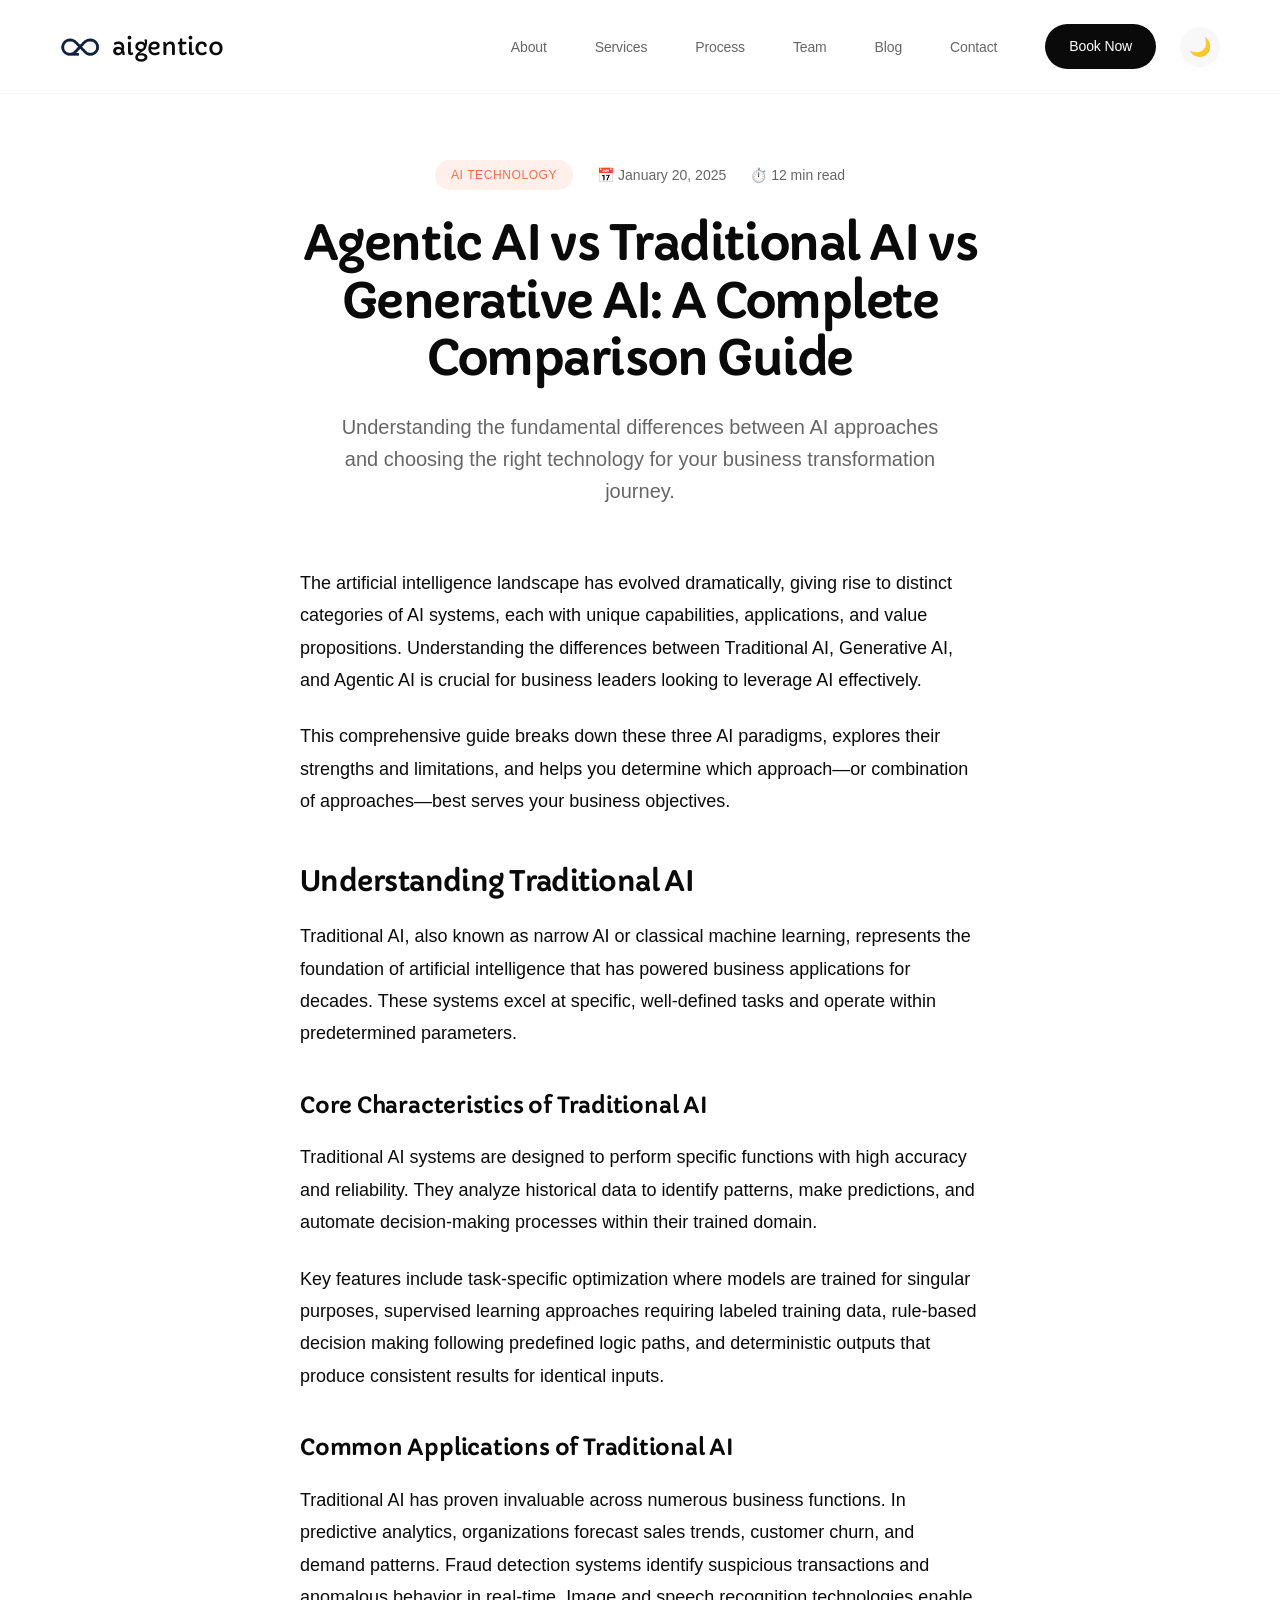
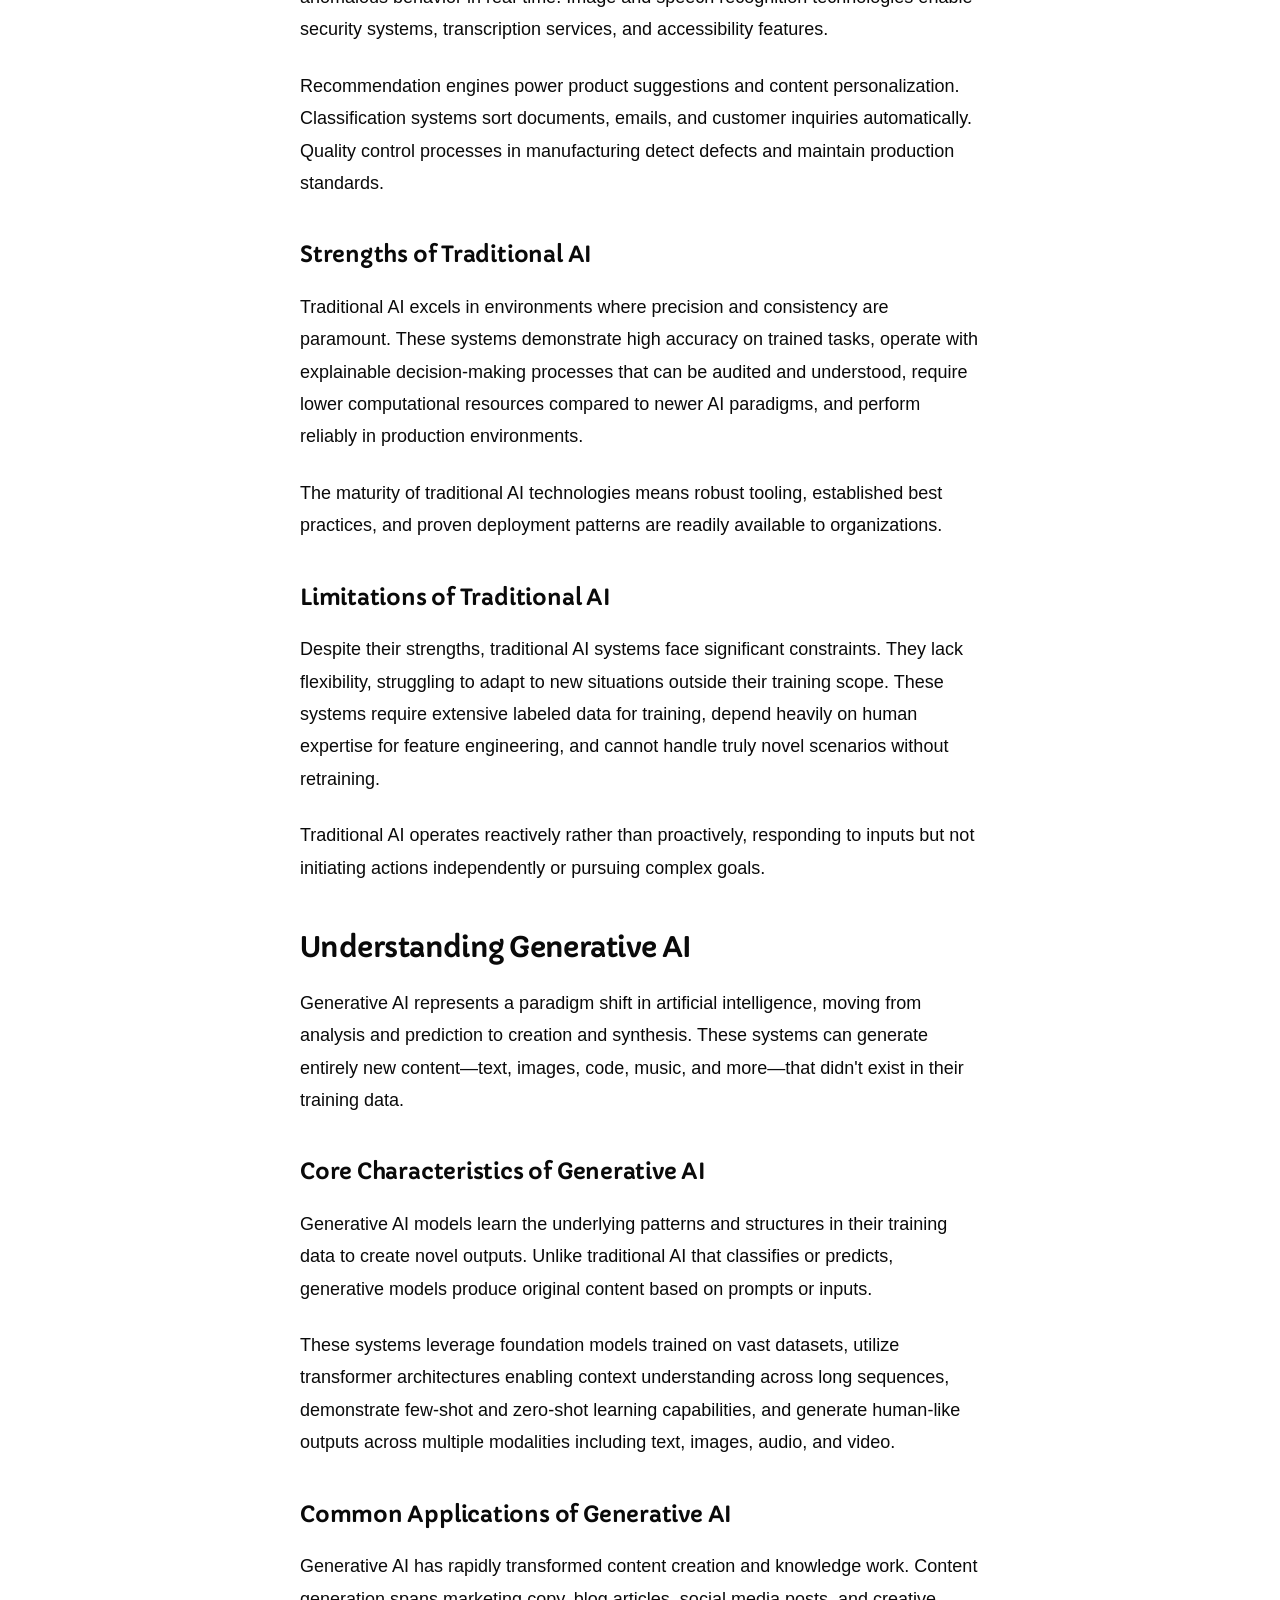
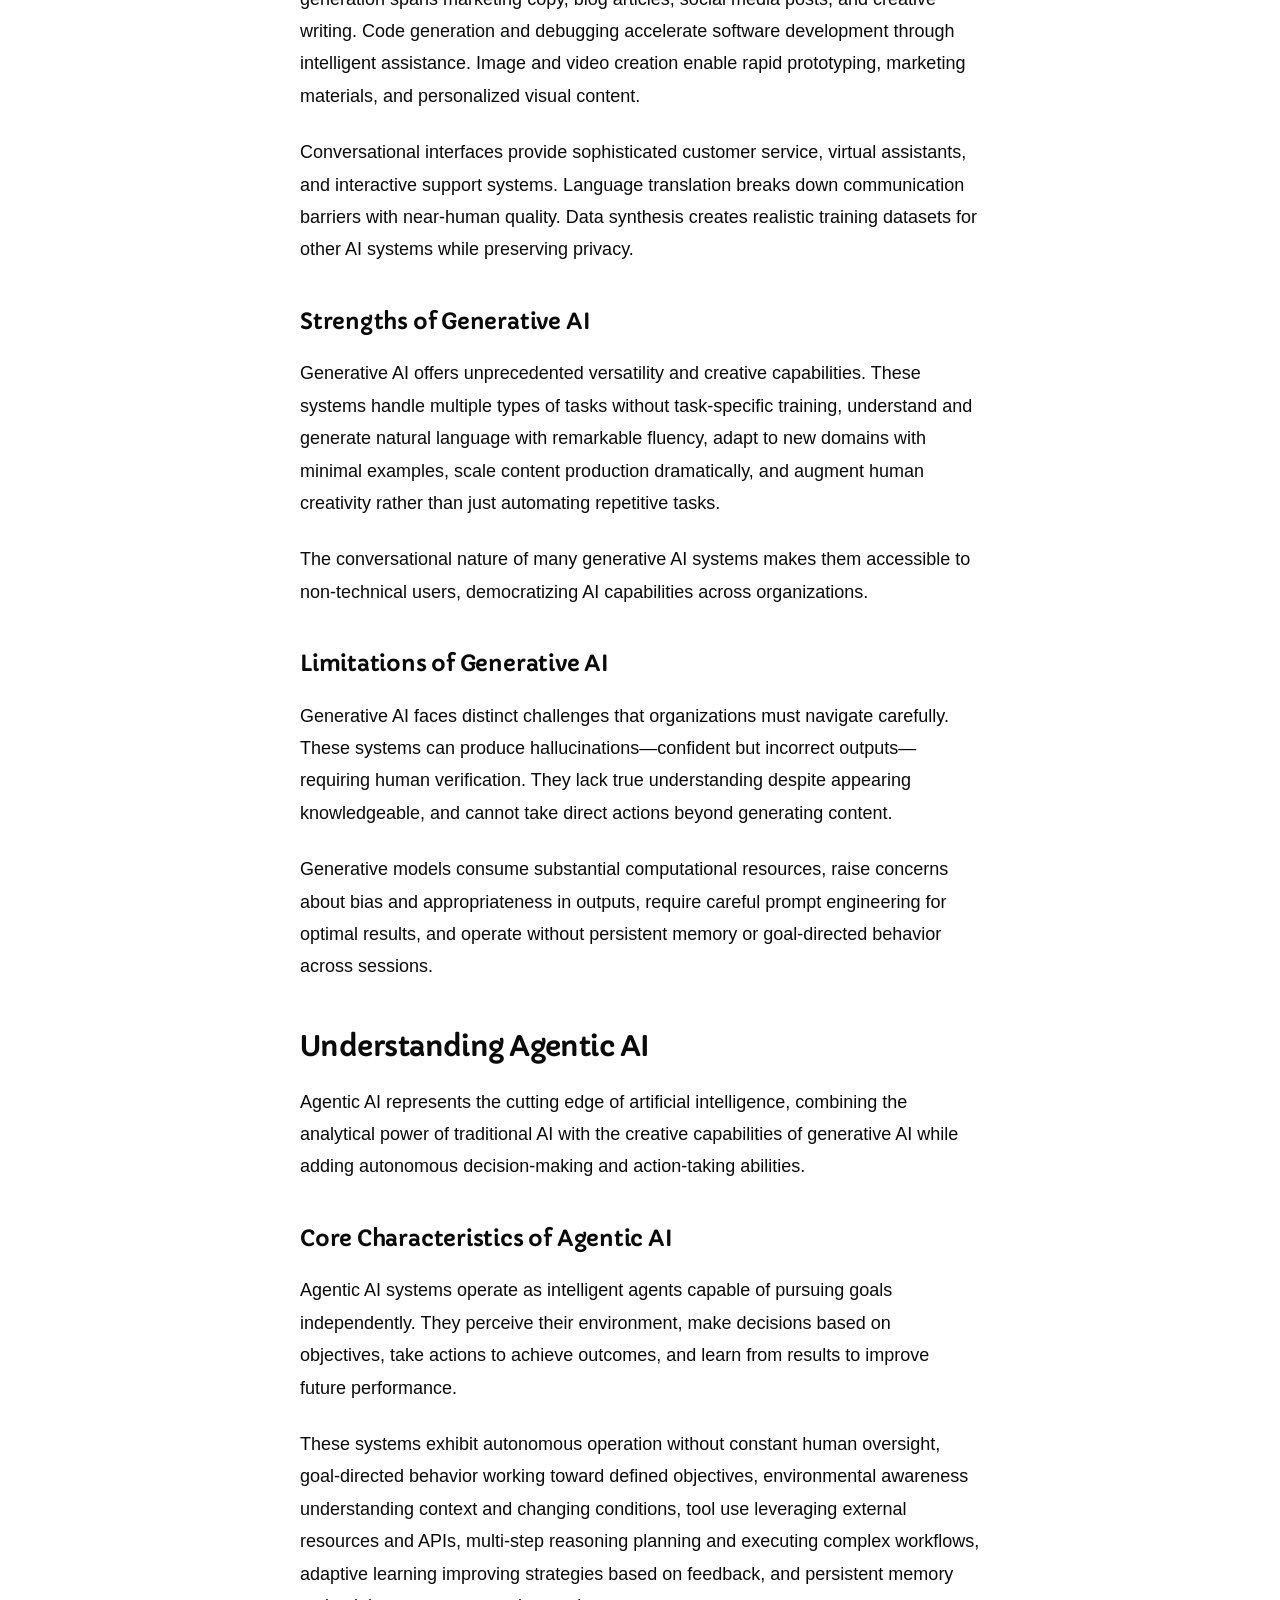
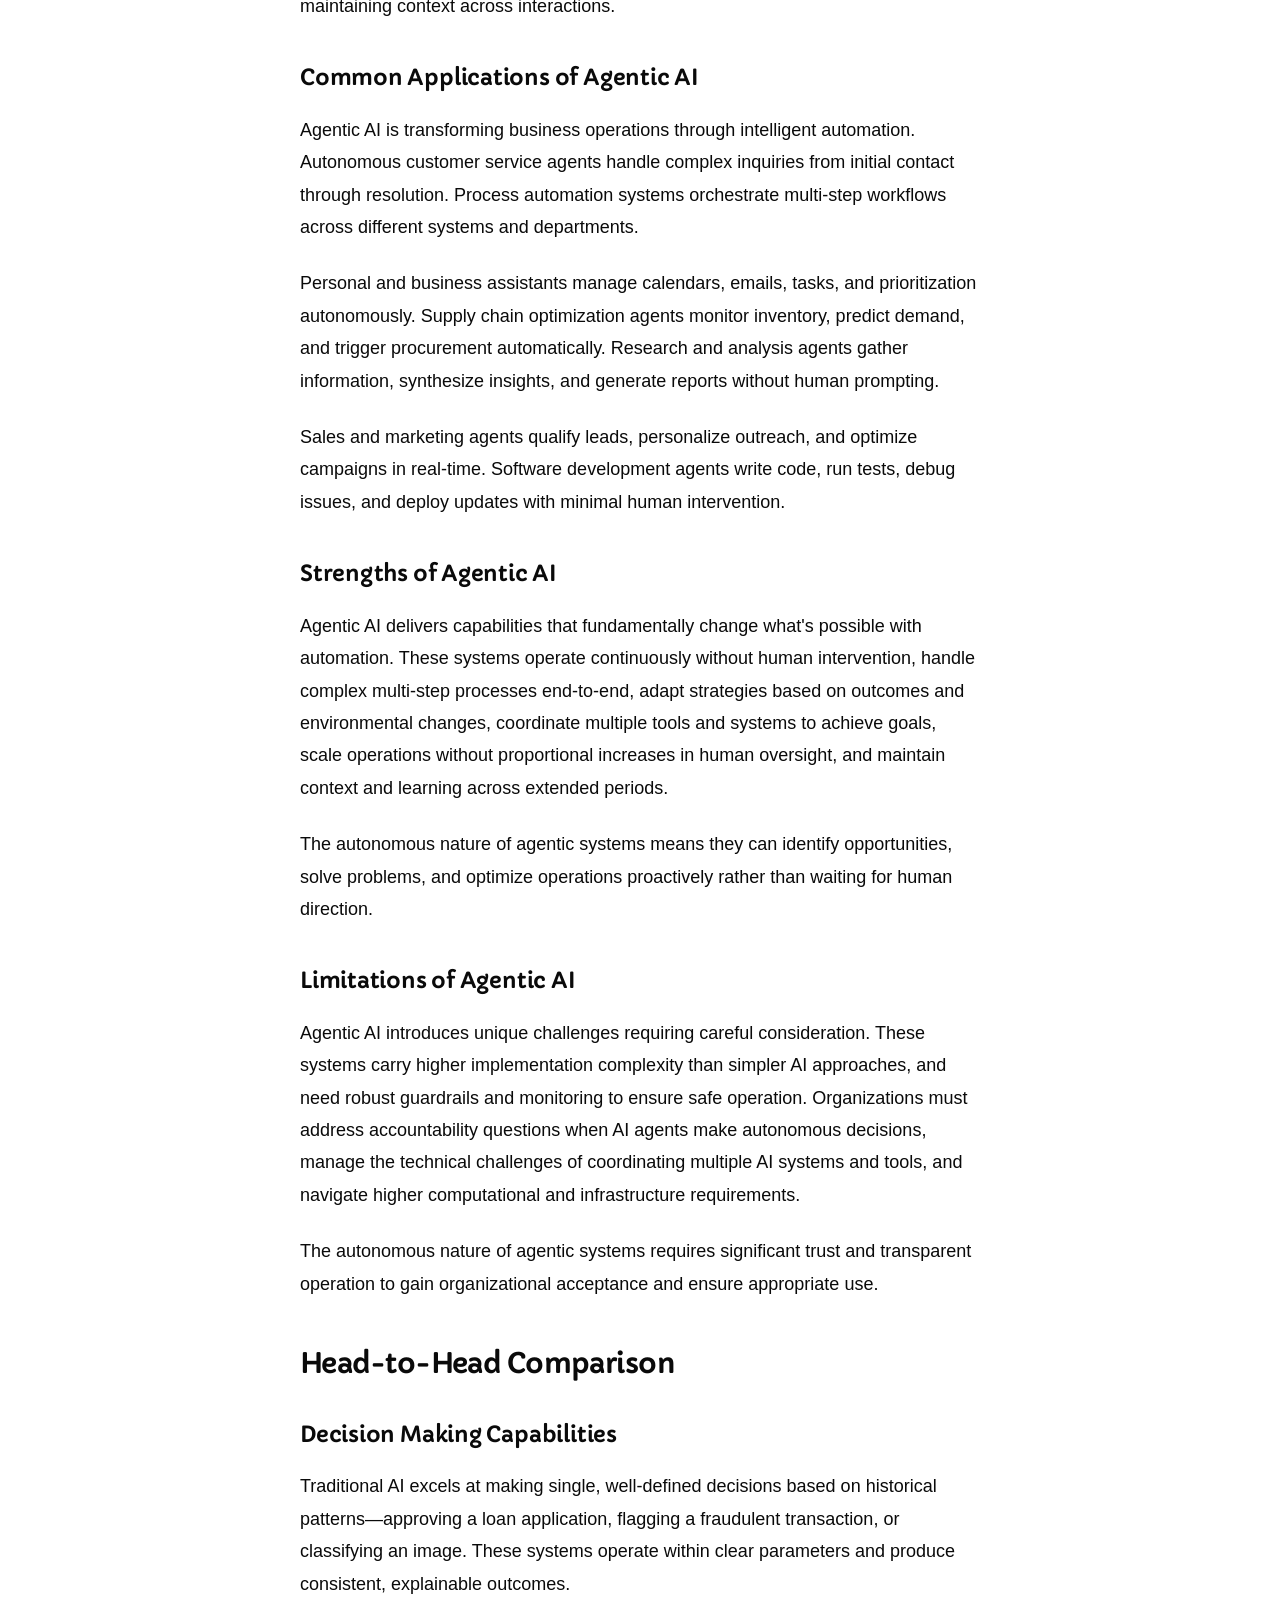
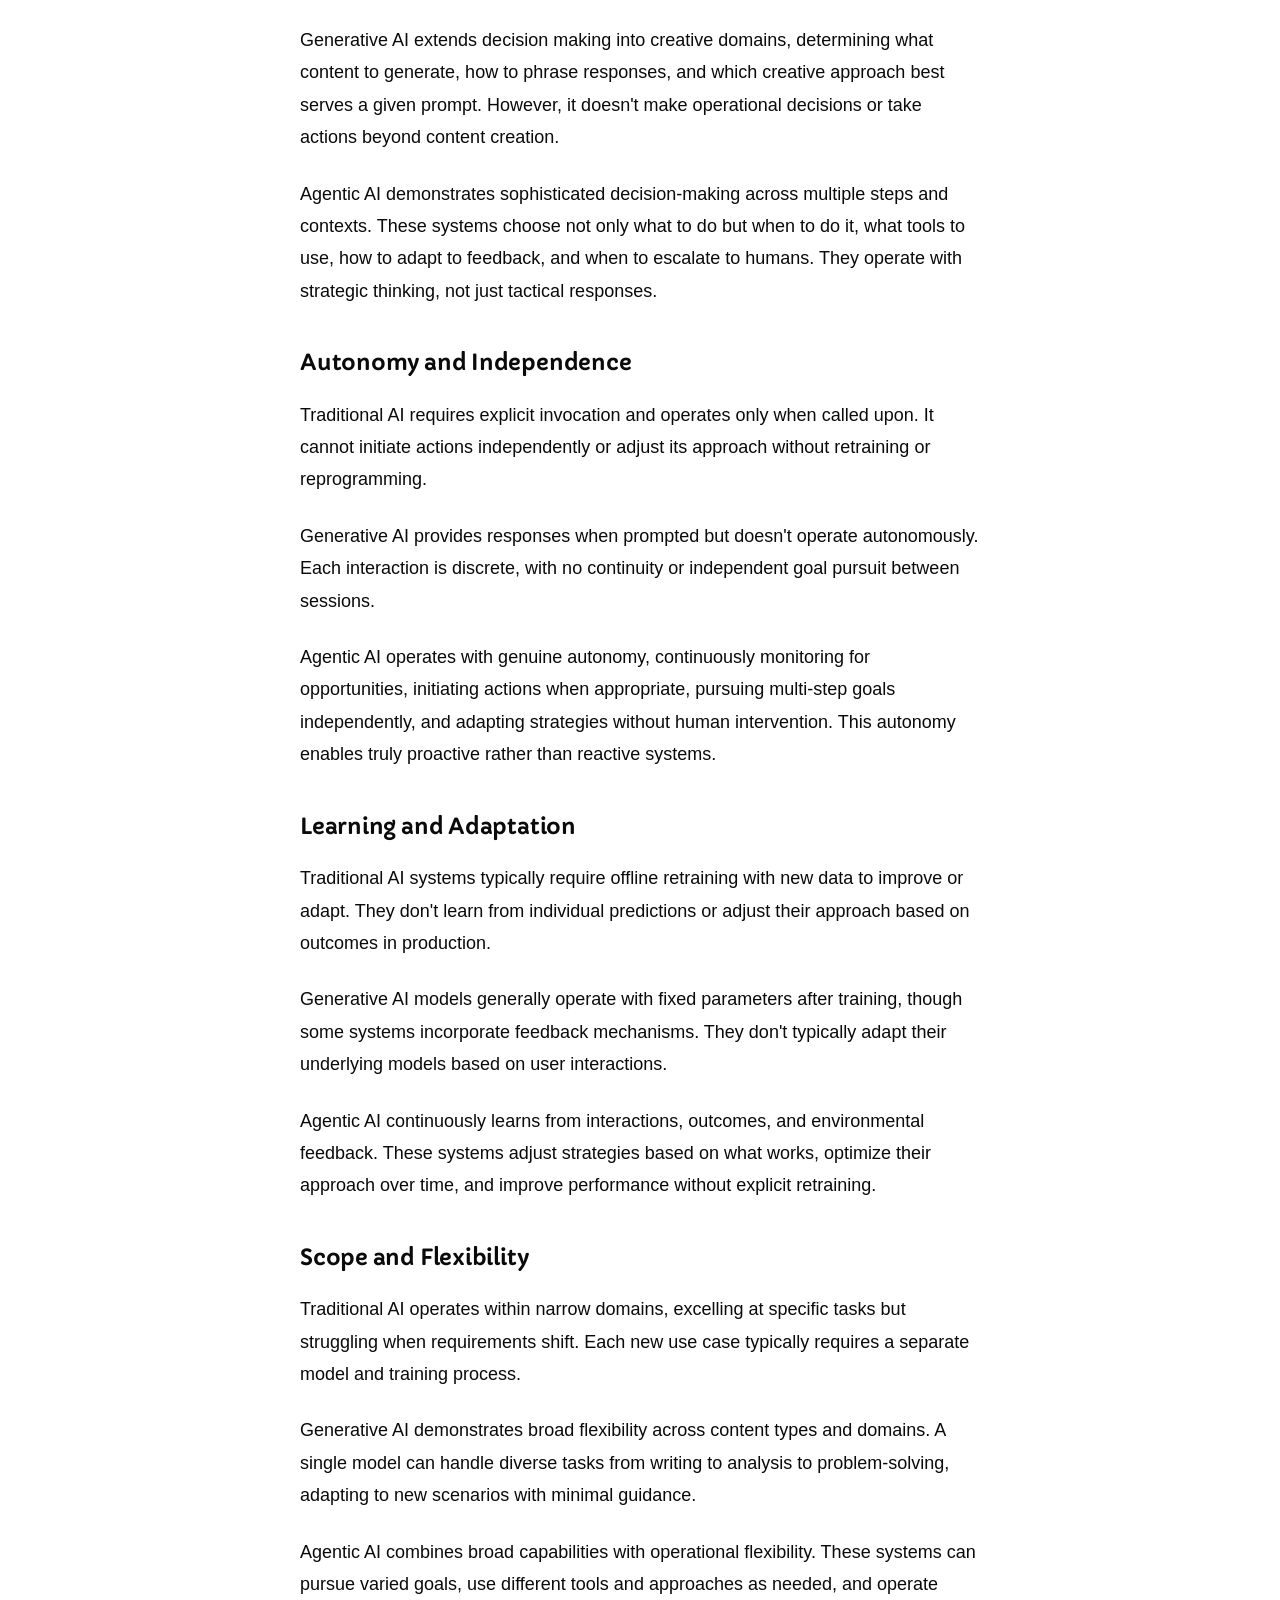
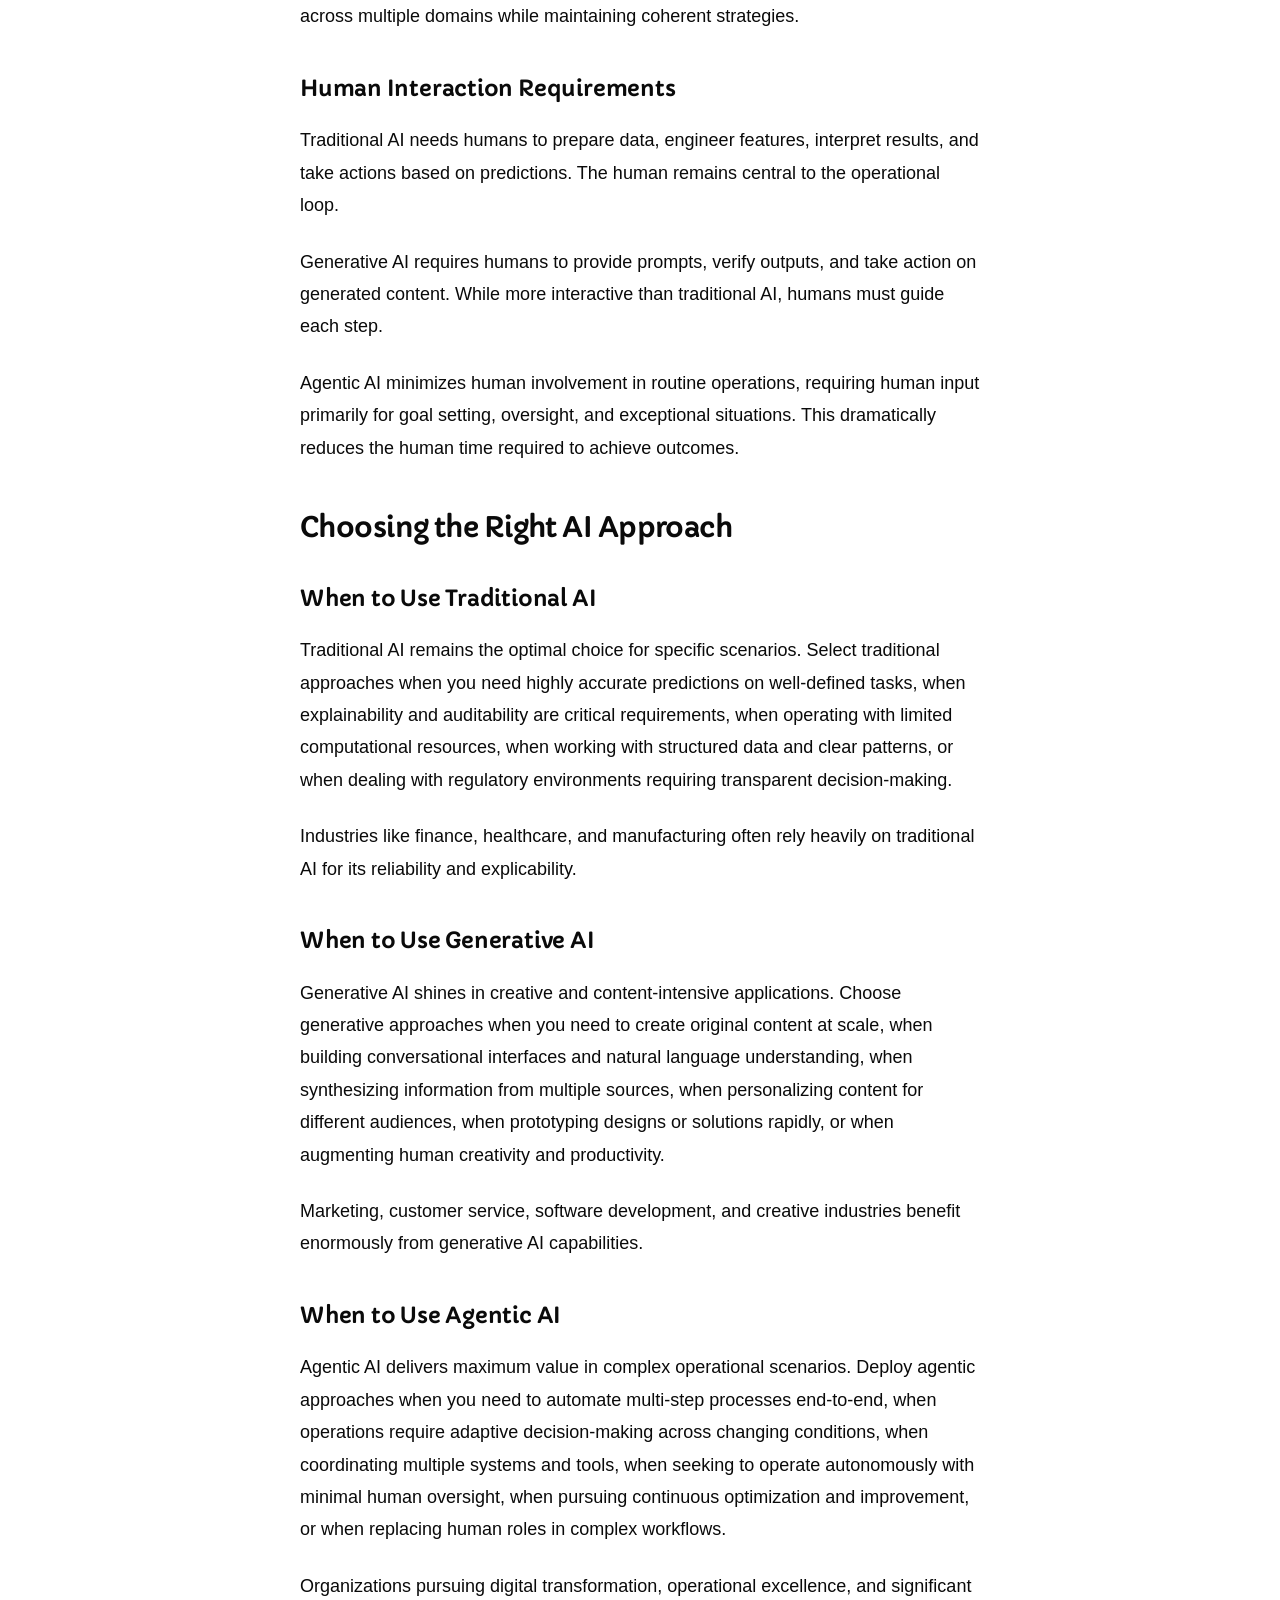
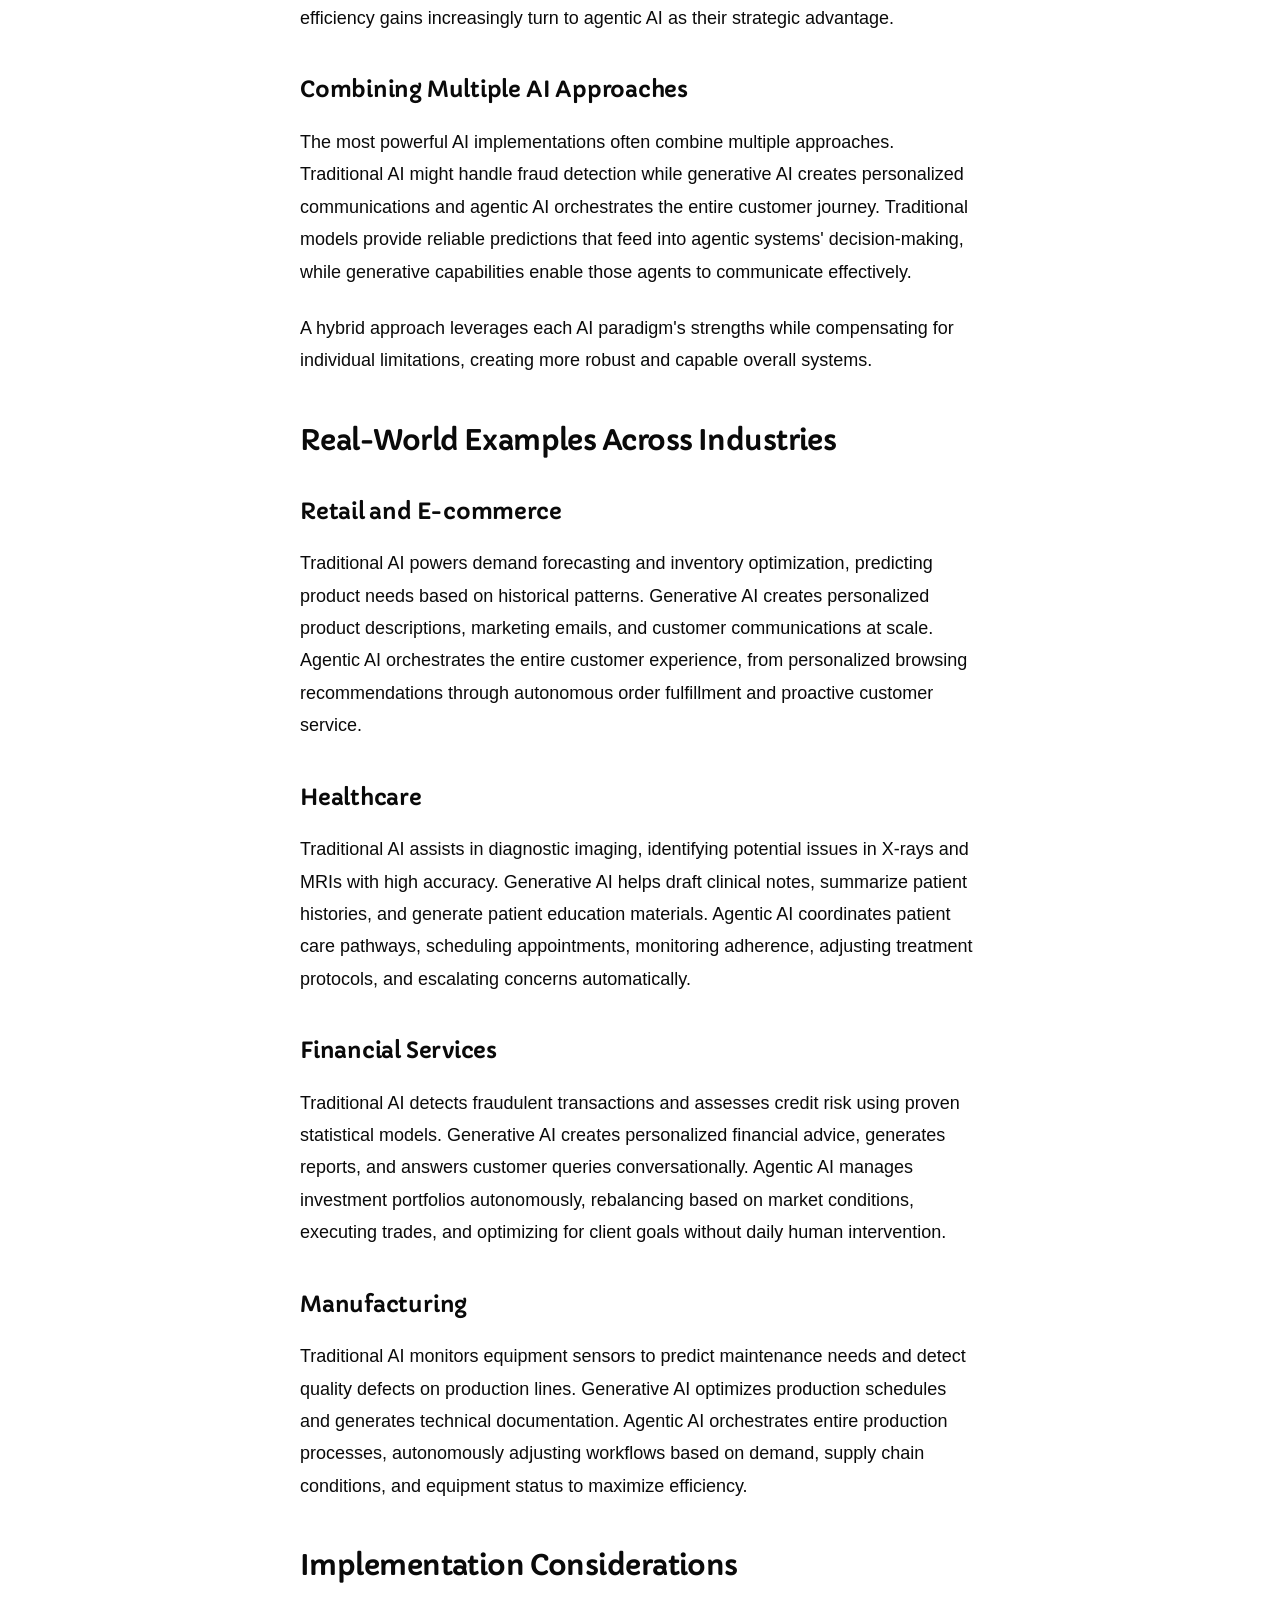
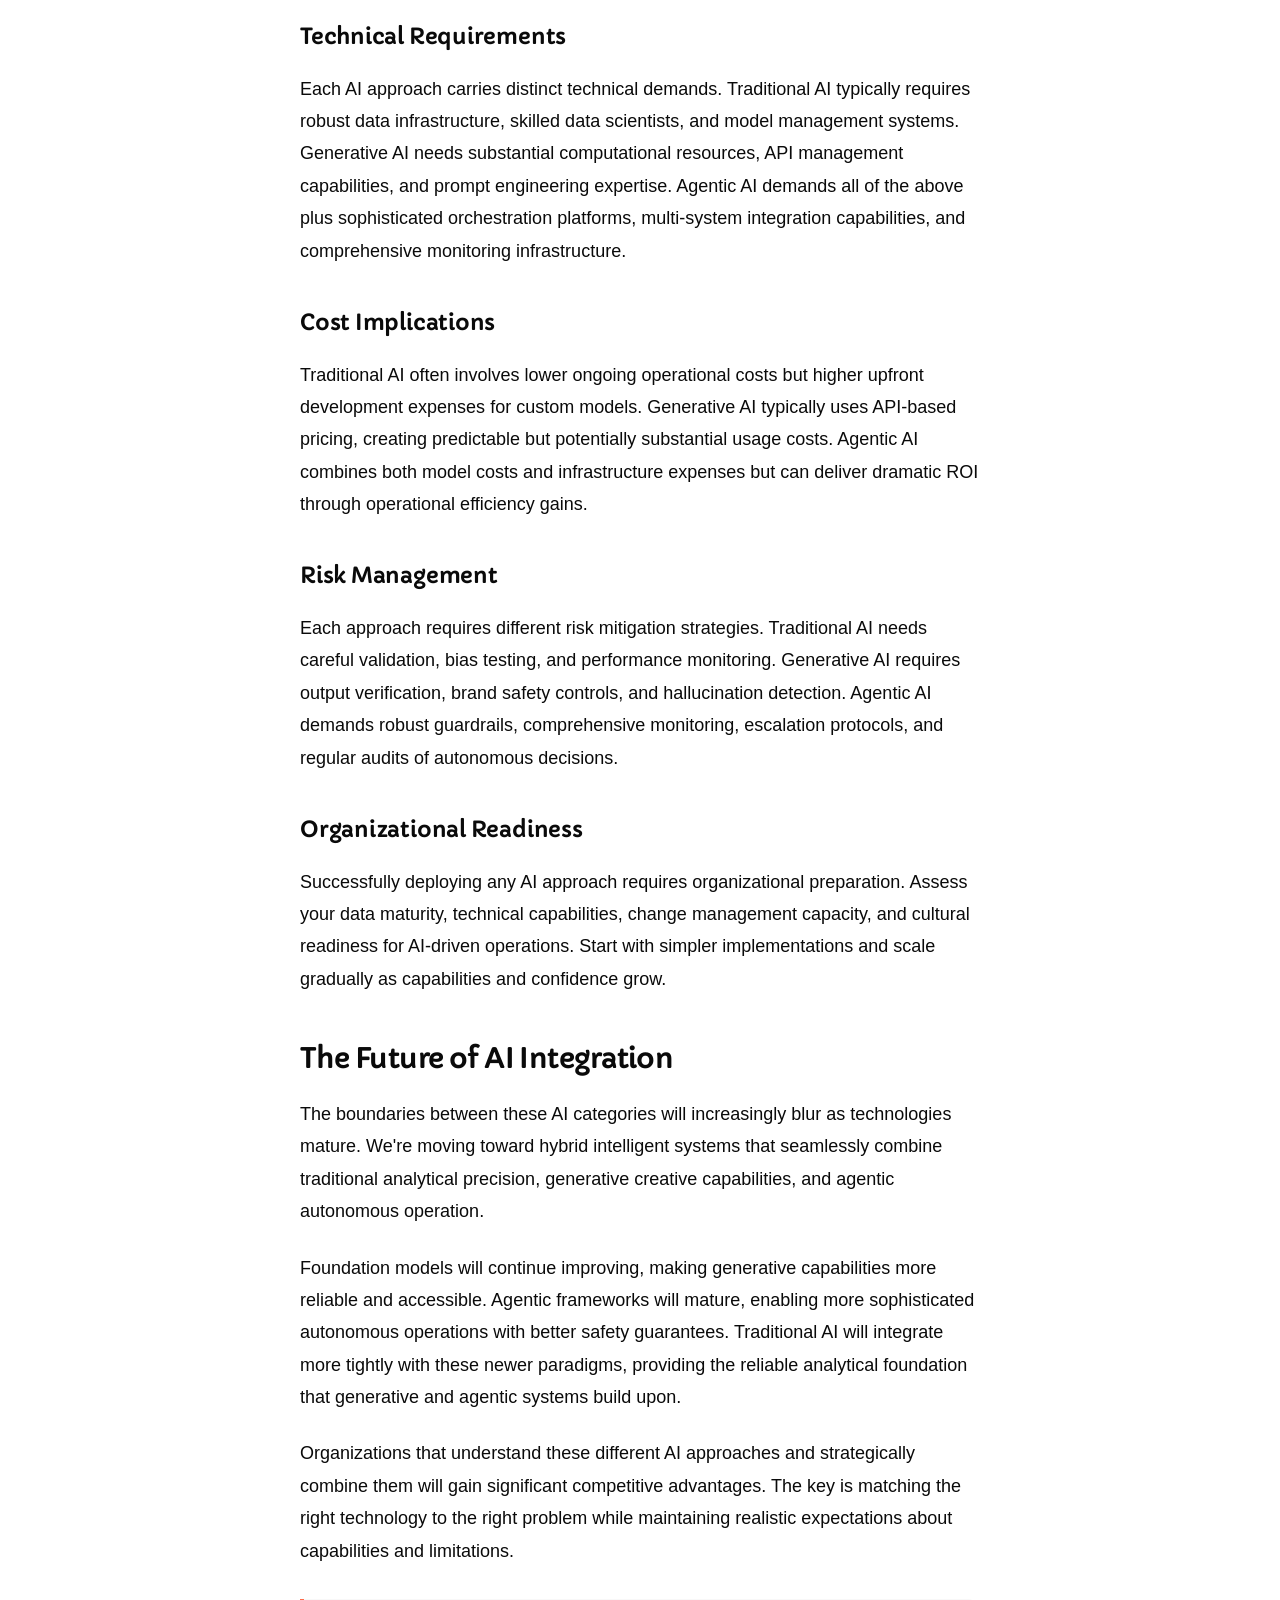
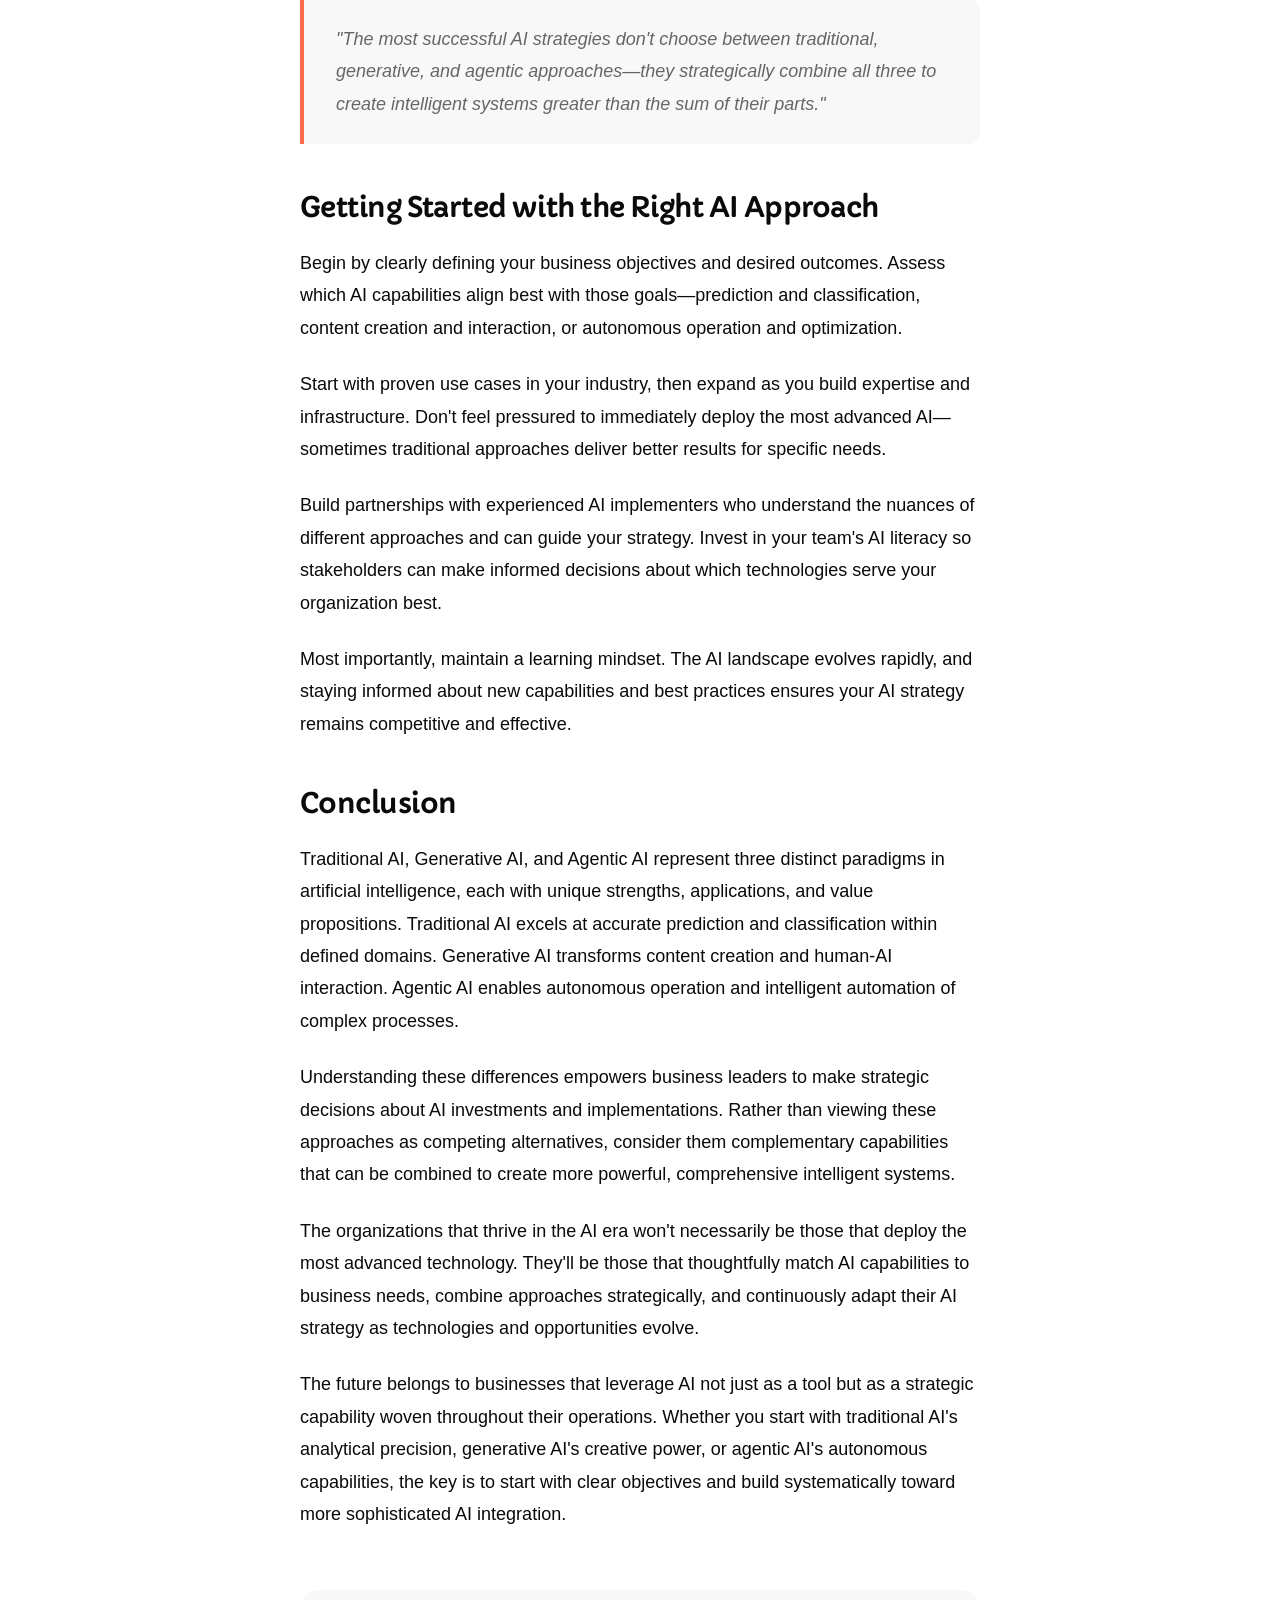
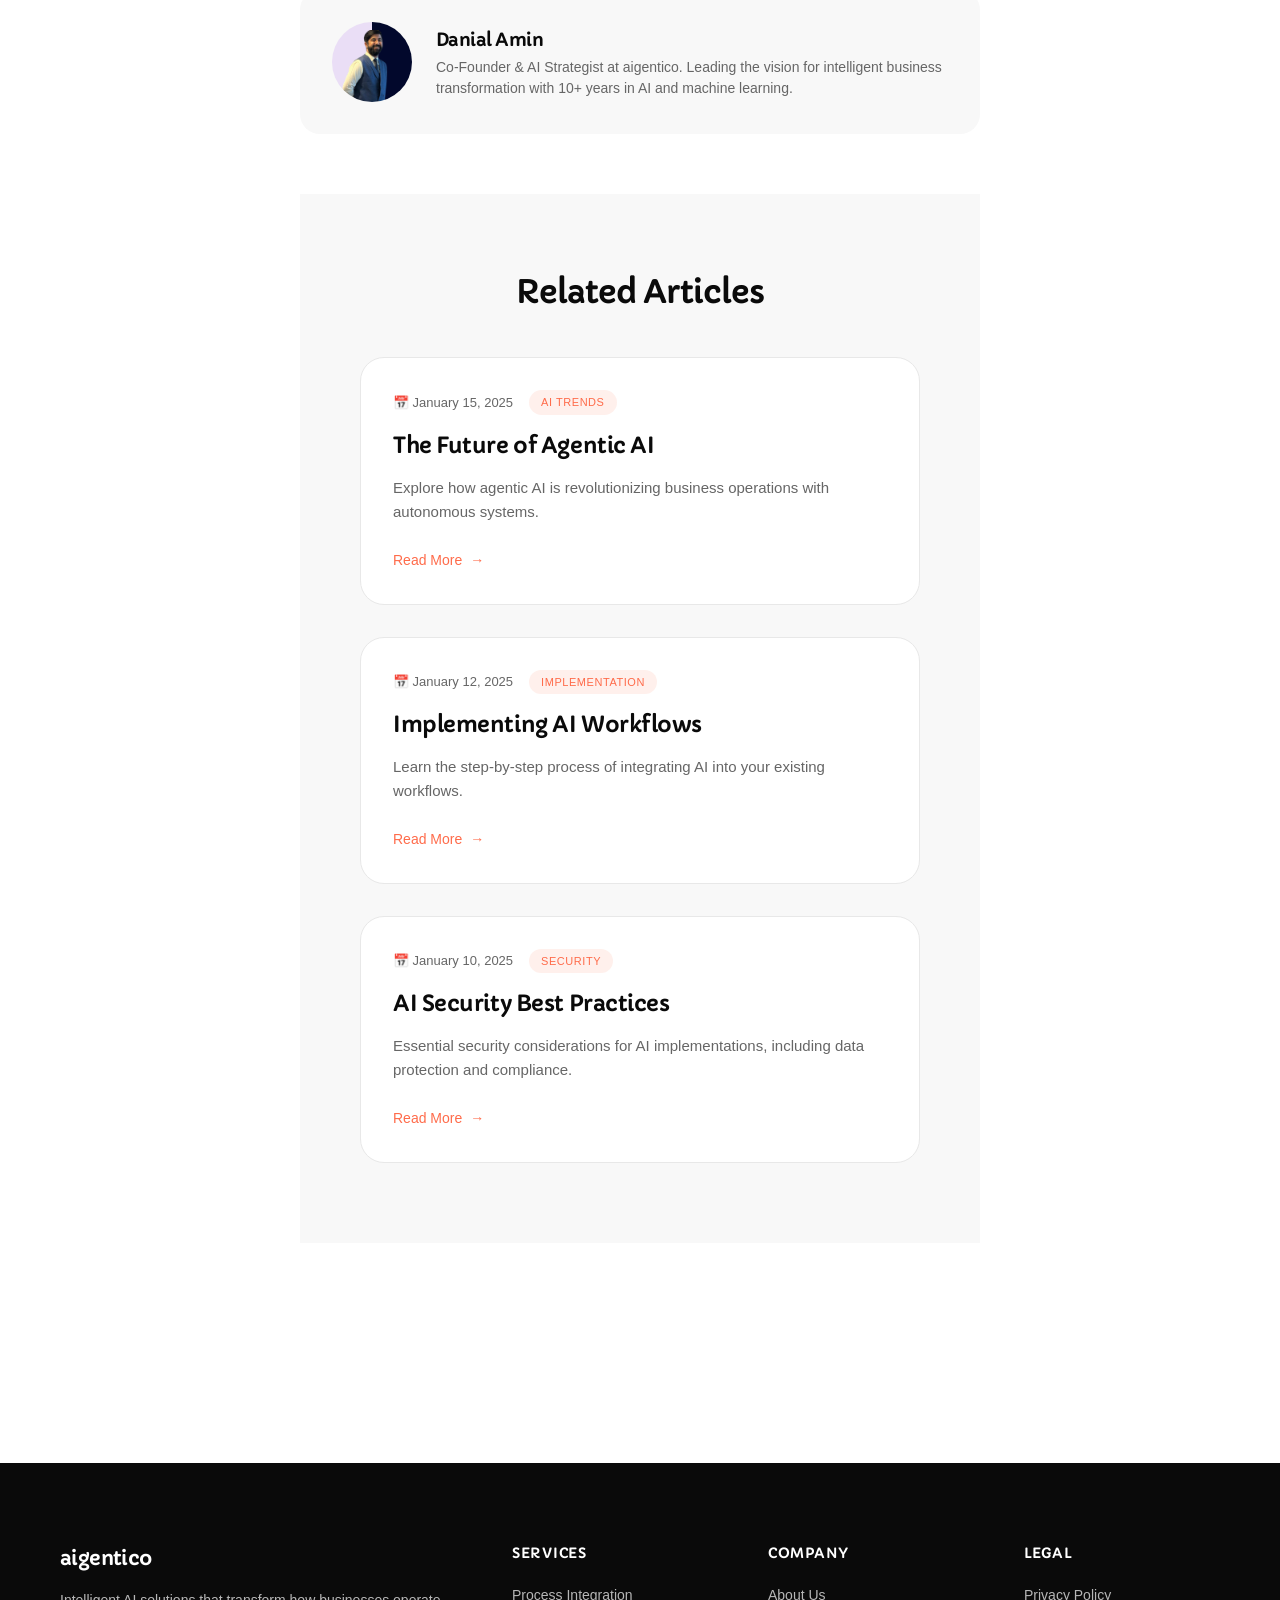
==== blog/posts/agentic-vs-traditional-vs-generative-ai.html @ e3652877 "Add blog post comparing Agentic, Traditional, and Generative AI Introduces a comprehensive article d" ====
<!DOCTYPE html>
<html lang="en">
<head>
    <meta charset="UTF-8">
    <meta name="viewport" content="width=device-width, initial-scale=1.0">
    <title>Agentic AI vs Traditional AI vs Generative AI: A Complete Comparison Guide — aigentico</title>
    <meta name="description" content="Understand the key differences between Agentic AI, Traditional AI, and Generative AI. Learn which approach is right for your business needs with real-world examples and use cases.">
    <meta name="keywords" content="agentic AI, traditional AI, generative AI, AI comparison, machine learning, autonomous AI, AI agents, ChatGPT, AI types, AI technology, business AI, AI implementation">
    <meta name="author" content="Danial Amin">
    
    <!-- Open Graph / Facebook -->
    <meta property="og:type" content="article">
    <meta property="og:url" content="https://aigentico.io/blog/posts/agentic-vs-traditional-vs-generative-ai.html">
    <meta property="og:title" content="Agentic AI vs Traditional AI vs Generative AI: A Complete Comparison Guide">
    <meta property="og:description" content="Understand the key differences between Agentic AI, Traditional AI, and Generative AI. Learn which approach is right for your business needs.">
    <meta property="og:image" content="https://aigentico.io/assets/images/blog/ai-comparison.jpg">
    
    <!-- Twitter -->
    <meta property="twitter:card" content="summary_large_image">
    <meta property="twitter:url" content="https://aigentico.io/blog/posts/agentic-vs-traditional-vs-generative-ai.html">
    <meta property="twitter:title" content="Agentic AI vs Traditional AI vs Generative AI: A Complete Comparison Guide">
    <meta property="twitter:description" content="Understand the key differences between Agentic AI, Traditional AI, and Generative AI. Learn which approach is right for your business needs.">
    <meta property="twitter:image" content="https://aigentico.io/assets/images/blog/ai-comparison.jpg">
    
    <!-- Canonical URL -->
    <link rel="canonical" href="https://aigentico.io/blog/posts/agentic-vs-traditional-vs-generative-ai.html">
    
    <!-- Favicon -->
    <link rel="icon" type="image/x-icon" href="../../assets/images/logo/favicon.ico">
    
    <!-- Fonts -->
    <link rel="preconnect" href="https://fonts.googleapis.com">
    <link rel="preconnect" href="https://fonts.gstatic.com" crossorigin>
    <link href="https://fonts.googleapis.com/css2?family=Capriola&family=Inter:wght@300;400;500;600;700&display=swap" rel="stylesheet">
    
    <!-- Styles -->
    <link rel="stylesheet" href="../../assets/css/style.css">
    <link rel="stylesheet" href="../../assets/css/blog.css">
    
    <!-- Structured Data -->
    <script type="application/ld+json">
    {
        "@context": "https://schema.org",
        "@type": "BlogPosting",
        "headline": "Agentic AI vs Traditional AI vs Generative AI: A Complete Comparison Guide",
        "description": "Understand the key differences between Agentic AI, Traditional AI, and Generative AI. Learn which approach is right for your business needs with real-world examples and use cases.",
        "image": "https://aigentico.io/assets/images/blog/ai-comparison.jpg",
        "author": {
            "@type": "Person",
            "name": "Danial Amin",
            "url": "https://aigentico.io/#team"
        },
        "publisher": {
            "@type": "Organization",
            "name": "aigentico",
            "url": "https://aigentico.io",
            "logo": {
                "@type": "ImageObject",
                "url": "https://aigentico.io/assets/images/logo/logo-light.png"
            }
        },
        "datePublished": "2025-10-29",
        "dateModified": "2025-10-29",
        "mainEntityOfPage": {
            "@type": "WebPage",
            "@id": "https://aigentico.io/blog/posts/agentic-vs-traditional-vs-generative-ai.html"
        },
        "keywords": ["agentic AI", "traditional AI", "generative AI", "AI comparison", "autonomous AI", "AI agents"],
        "articleSection": "AI Technology"
    }
    </script>
    
    <!-- FAQ Schema -->
    <script type="application/ld+json">
    {
        "@context": "https://schema.org",
        "@type": "FAQPage",
        "mainEntity": [
            {
                "@type": "Question",
                "name": "What is the main difference between Traditional AI and Generative AI?",
                "acceptedAnswer": {
                    "@type": "Answer",
                    "text": "Traditional AI analyzes data and makes predictions based on patterns, while Generative AI creates entirely new content like text, images, or code. Traditional AI is task-specific and rule-based, whereas Generative AI can produce novel outputs across multiple domains."
                }
            },
            {
                "@type": "Question",
                "name": "What makes Agentic AI different from other AI types?",
                "acceptedAnswer": {
                    "@type": "Answer",
                    "text": "Agentic AI can operate autonomously, make decisions, take actions, and adapt to changing conditions without constant human intervention. Unlike Traditional or Generative AI, agentic systems can pursue goals independently, learn from their environment, and coordinate multiple tasks to achieve complex objectives."
                }
            },
            {
                "@type": "Question",
                "name": "Which type of AI is best for my business?",
                "acceptedAnswer": {
                    "@type": "Answer",
                    "text": "The best AI type depends on your specific needs. Use Traditional AI for predictive analytics and classification tasks, Generative AI for content creation and personalization, and Agentic AI for autonomous operations and complex multi-step processes. Many businesses benefit from combining multiple AI approaches."
                }
            }
        ]
    }
    </script>
</head>
<body>
    <!-- Navigation -->
    <nav>
        <div class="container">
            <a href="../../index.html" class="logo">
                <img src="../../assets/images/logo/logo-light.png" alt="aigentico" class="logo-icon logo-light">
                <img src="../../assets/images/logo/logo-dark.png" alt="aigentico" class="logo-icon logo-dark">
                <span class="logo-text">aigentico</span>
            </a>
            <button class="mobile-menu-toggle" id="mobileMenuToggle" aria-label="Toggle menu">
                <span></span>
                <span></span>
                <span></span>
            </button>
            <div class="nav-right">
                <ul id="navMenu">
                    <li><a href="../../index.html#about">About</a></li>
                    <li><a href="../../index.html#services">Services</a></li>
                    <li><a href="../../index.html#process">Process</a></li>
                    <li><a href="../../index.html#team">Team</a></li>
                    <li><a href="../index.html">Blog</a></li>
                    <li><a href="../../index.html#contact">Contact</a></li>
                    <li><a href="../../index.html#contact" class="btn-primary">Book Now</a></li>
                </ul>
                <button class="theme-toggle" id="themeToggle" aria-label="Toggle theme">🌙</button>
            </div>
        </div>
    </nav>

    <!-- Blog Post -->
    <article class="blog-post">
        <header class="blog-post-header">
            <div class="blog-post-meta">
                <span class="blog-post-category">AI Technology</span>
                <span>📅 January 20, 2025</span>
                <span>⏱️ 12 min read</span>
            </div>
            <h1>Agentic AI vs Traditional AI vs Generative AI: A Complete Comparison Guide</h1>
            <p class="blog-post-excerpt">Understanding the fundamental differences between AI approaches and choosing the right technology for your business transformation journey.</p>
        </header>

        <img src="../../assets/images/blog/ai-comparison.jpg" alt="Comparison of Agentic AI, Traditional AI, and Generative AI" class="blog-post-image" onerror="this.style.display='none'">

        <div class="blog-post-content">
            <p>The artificial intelligence landscape has evolved dramatically, giving rise to distinct categories of AI systems, each with unique capabilities, applications, and value propositions. Understanding the differences between Traditional AI, Generative AI, and Agentic AI is crucial for business leaders looking to leverage AI effectively.</p>

            <p>This comprehensive guide breaks down these three AI paradigms, explores their strengths and limitations, and helps you determine which approach—or combination of approaches—best serves your business objectives.</p>

            <h2>Understanding Traditional AI</h2>

            <p>Traditional AI, also known as narrow AI or classical machine learning, represents the foundation of artificial intelligence that has powered business applications for decades. These systems excel at specific, well-defined tasks and operate within predetermined parameters.</p>

            <h3>Core Characteristics of Traditional AI</h3>

            <p>Traditional AI systems are designed to perform specific functions with high accuracy and reliability. They analyze historical data to identify patterns, make predictions, and automate decision-making processes within their trained domain.</p>

            <p>Key features include task-specific optimization where models are trained for singular purposes, supervised learning approaches requiring labeled training data, rule-based decision making following predefined logic paths, and deterministic outputs that produce consistent results for identical inputs.</p>

            <h3>Common Applications of Traditional AI</h3>

            <p>Traditional AI has proven invaluable across numerous business functions. In predictive analytics, organizations forecast sales trends, customer churn, and demand patterns. Fraud detection systems identify suspicious transactions and anomalous behavior in real-time. Image and speech recognition technologies enable security systems, transcription services, and accessibility features.</p>

            <p>Recommendation engines power product suggestions and content personalization. Classification systems sort documents, emails, and customer inquiries automatically. Quality control processes in manufacturing detect defects and maintain production standards.</p>

            <h3>Strengths of Traditional AI</h3>

            <p>Traditional AI excels in environments where precision and consistency are paramount. These systems demonstrate high accuracy on trained tasks, operate with explainable decision-making processes that can be audited and understood, require lower computational resources compared to newer AI paradigms, and perform reliably in production environments.</p>

            <p>The maturity of traditional AI technologies means robust tooling, established best practices, and proven deployment patterns are readily available to organizations.</p>

            <h3>Limitations of Traditional AI</h3>

            <p>Despite their strengths, traditional AI systems face significant constraints. They lack flexibility, struggling to adapt to new situations outside their training scope. These systems require extensive labeled data for training, depend heavily on human expertise for feature engineering, and cannot handle truly novel scenarios without retraining.</p>

            <p>Traditional AI operates reactively rather than proactively, responding to inputs but not initiating actions independently or pursuing complex goals.</p>

            <h2>Understanding Generative AI</h2>

            <p>Generative AI represents a paradigm shift in artificial intelligence, moving from analysis and prediction to creation and synthesis. These systems can generate entirely new content—text, images, code, music, and more—that didn't exist in their training data.</p>

            <h3>Core Characteristics of Generative AI</h3>

            <p>Generative AI models learn the underlying patterns and structures in their training data to create novel outputs. Unlike traditional AI that classifies or predicts, generative models produce original content based on prompts or inputs.</p>

            <p>These systems leverage foundation models trained on vast datasets, utilize transformer architectures enabling context understanding across long sequences, demonstrate few-shot and zero-shot learning capabilities, and generate human-like outputs across multiple modalities including text, images, audio, and video.</p>

            <h3>Common Applications of Generative AI</h3>

            <p>Generative AI has rapidly transformed content creation and knowledge work. Content generation spans marketing copy, blog articles, social media posts, and creative writing. Code generation and debugging accelerate software development through intelligent assistance. Image and video creation enable rapid prototyping, marketing materials, and personalized visual content.</p>

            <p>Conversational interfaces provide sophisticated customer service, virtual assistants, and interactive support systems. Language translation breaks down communication barriers with near-human quality. Data synthesis creates realistic training datasets for other AI systems while preserving privacy.</p>

            <h3>Strengths of Generative AI</h3>

            <p>Generative AI offers unprecedented versatility and creative capabilities. These systems handle multiple types of tasks without task-specific training, understand and generate natural language with remarkable fluency, adapt to new domains with minimal examples, scale content production dramatically, and augment human creativity rather than just automating repetitive tasks.</p>

            <p>The conversational nature of many generative AI systems makes them accessible to non-technical users, democratizing AI capabilities across organizations.</p>

            <h3>Limitations of Generative AI</h3>

            <p>Generative AI faces distinct challenges that organizations must navigate carefully. These systems can produce hallucinations—confident but incorrect outputs—requiring human verification. They lack true understanding despite appearing knowledgeable, and cannot take direct actions beyond generating content.</p>

            <p>Generative models consume substantial computational resources, raise concerns about bias and appropriateness in outputs, require careful prompt engineering for optimal results, and operate without persistent memory or goal-directed behavior across sessions.</p>

            <h2>Understanding Agentic AI</h2>

            <p>Agentic AI represents the cutting edge of artificial intelligence, combining the analytical power of traditional AI with the creative capabilities of generative AI while adding autonomous decision-making and action-taking abilities.</p>

            <h3>Core Characteristics of Agentic AI</h3>

            <p>Agentic AI systems operate as intelligent agents capable of pursuing goals independently. They perceive their environment, make decisions based on objectives, take actions to achieve outcomes, and learn from results to improve future performance.</p>

            <p>These systems exhibit autonomous operation without constant human oversight, goal-directed behavior working toward defined objectives, environmental awareness understanding context and changing conditions, tool use leveraging external resources and APIs, multi-step reasoning planning and executing complex workflows, adaptive learning improving strategies based on feedback, and persistent memory maintaining context across interactions.</p>

            <h3>Common Applications of Agentic AI</h3>

            <p>Agentic AI is transforming business operations through intelligent automation. Autonomous customer service agents handle complex inquiries from initial contact through resolution. Process automation systems orchestrate multi-step workflows across different systems and departments.</p>

            <p>Personal and business assistants manage calendars, emails, tasks, and prioritization autonomously. Supply chain optimization agents monitor inventory, predict demand, and trigger procurement automatically. Research and analysis agents gather information, synthesize insights, and generate reports without human prompting.</p>

            <p>Sales and marketing agents qualify leads, personalize outreach, and optimize campaigns in real-time. Software development agents write code, run tests, debug issues, and deploy updates with minimal human intervention.</p>

            <h3>Strengths of Agentic AI</h3>

            <p>Agentic AI delivers capabilities that fundamentally change what's possible with automation. These systems operate continuously without human intervention, handle complex multi-step processes end-to-end, adapt strategies based on outcomes and environmental changes, coordinate multiple tools and systems to achieve goals, scale operations without proportional increases in human oversight, and maintain context and learning across extended periods.</p>

            <p>The autonomous nature of agentic systems means they can identify opportunities, solve problems, and optimize operations proactively rather than waiting for human direction.</p>

            <h3>Limitations of Agentic AI</h3>

            <p>Agentic AI introduces unique challenges requiring careful consideration. These systems carry higher implementation complexity than simpler AI approaches, and need robust guardrails and monitoring to ensure safe operation. Organizations must address accountability questions when AI agents make autonomous decisions, manage the technical challenges of coordinating multiple AI systems and tools, and navigate higher computational and infrastructure requirements.</p>

            <p>The autonomous nature of agentic systems requires significant trust and transparent operation to gain organizational acceptance and ensure appropriate use.</p>

            <h2>Head-to-Head Comparison</h2>

            <h3>Decision Making Capabilities</h3>

            <p>Traditional AI excels at making single, well-defined decisions based on historical patterns—approving a loan application, flagging a fraudulent transaction, or classifying an image. These systems operate within clear parameters and produce consistent, explainable outcomes.</p>

            <p>Generative AI extends decision making into creative domains, determining what content to generate, how to phrase responses, and which creative approach best serves a given prompt. However, it doesn't make operational decisions or take actions beyond content creation.</p>

            <p>Agentic AI demonstrates sophisticated decision-making across multiple steps and contexts. These systems choose not only what to do but when to do it, what tools to use, how to adapt to feedback, and when to escalate to humans. They operate with strategic thinking, not just tactical responses.</p>

            <h3>Autonomy and Independence</h3>

            <p>Traditional AI requires explicit invocation and operates only when called upon. It cannot initiate actions independently or adjust its approach without retraining or reprogramming.</p>

            <p>Generative AI provides responses when prompted but doesn't operate autonomously. Each interaction is discrete, with no continuity or independent goal pursuit between sessions.</p>

            <p>Agentic AI operates with genuine autonomy, continuously monitoring for opportunities, initiating actions when appropriate, pursuing multi-step goals independently, and adapting strategies without human intervention. This autonomy enables truly proactive rather than reactive systems.</p>

            <h3>Learning and Adaptation</h3>

            <p>Traditional AI systems typically require offline retraining with new data to improve or adapt. They don't learn from individual predictions or adjust their approach based on outcomes in production.</p>

            <p>Generative AI models generally operate with fixed parameters after training, though some systems incorporate feedback mechanisms. They don't typically adapt their underlying models based on user interactions.</p>

            <p>Agentic AI continuously learns from interactions, outcomes, and environmental feedback. These systems adjust strategies based on what works, optimize their approach over time, and improve performance without explicit retraining.</p>

            <h3>Scope and Flexibility</h3>

            <p>Traditional AI operates within narrow domains, excelling at specific tasks but struggling when requirements shift. Each new use case typically requires a separate model and training process.</p>

            <p>Generative AI demonstrates broad flexibility across content types and domains. A single model can handle diverse tasks from writing to analysis to problem-solving, adapting to new scenarios with minimal guidance.</p>

            <p>Agentic AI combines broad capabilities with operational flexibility. These systems can pursue varied goals, use different tools and approaches as needed, and operate across multiple domains while maintaining coherent strategies.</p>

            <h3>Human Interaction Requirements</h3>

            <p>Traditional AI needs humans to prepare data, engineer features, interpret results, and take actions based on predictions. The human remains central to the operational loop.</p>

            <p>Generative AI requires humans to provide prompts, verify outputs, and take action on generated content. While more interactive than traditional AI, humans must guide each step.</p>

            <p>Agentic AI minimizes human involvement in routine operations, requiring human input primarily for goal setting, oversight, and exceptional situations. This dramatically reduces the human time required to achieve outcomes.</p>

            <h2>Choosing the Right AI Approach</h2>

            <h3>When to Use Traditional AI</h3>

            <p>Traditional AI remains the optimal choice for specific scenarios. Select traditional approaches when you need highly accurate predictions on well-defined tasks, when explainability and auditability are critical requirements, when operating with limited computational resources, when working with structured data and clear patterns, or when dealing with regulatory environments requiring transparent decision-making.</p>

            <p>Industries like finance, healthcare, and manufacturing often rely heavily on traditional AI for its reliability and explicability.</p>

            <h3>When to Use Generative AI</h3>

            <p>Generative AI shines in creative and content-intensive applications. Choose generative approaches when you need to create original content at scale, when building conversational interfaces and natural language understanding, when synthesizing information from multiple sources, when personalizing content for different audiences, when prototyping designs or solutions rapidly, or when augmenting human creativity and productivity.</p>

            <p>Marketing, customer service, software development, and creative industries benefit enormously from generative AI capabilities.</p>

            <h3>When to Use Agentic AI</h3>

            <p>Agentic AI delivers maximum value in complex operational scenarios. Deploy agentic approaches when you need to automate multi-step processes end-to-end, when operations require adaptive decision-making across changing conditions, when coordinating multiple systems and tools, when seeking to operate autonomously with minimal human oversight, when pursuing continuous optimization and improvement, or when replacing human roles in complex workflows.</p>

            <p>Organizations pursuing digital transformation, operational excellence, and significant efficiency gains increasingly turn to agentic AI as their strategic advantage.</p>

            <h3>Combining Multiple AI Approaches</h3>

            <p>The most powerful AI implementations often combine multiple approaches. Traditional AI might handle fraud detection while generative AI creates personalized communications and agentic AI orchestrates the entire customer journey. Traditional models provide reliable predictions that feed into agentic systems' decision-making, while generative capabilities enable those agents to communicate effectively.</p>

            <p>A hybrid approach leverages each AI paradigm's strengths while compensating for individual limitations, creating more robust and capable overall systems.</p>

            <h2>Real-World Examples Across Industries</h2>

            <h3>Retail and E-commerce</h3>

            <p>Traditional AI powers demand forecasting and inventory optimization, predicting product needs based on historical patterns. Generative AI creates personalized product descriptions, marketing emails, and customer communications at scale. Agentic AI orchestrates the entire customer experience, from personalized browsing recommendations through autonomous order fulfillment and proactive customer service.</p>

            <h3>Healthcare</h3>

            <p>Traditional AI assists in diagnostic imaging, identifying potential issues in X-rays and MRIs with high accuracy. Generative AI helps draft clinical notes, summarize patient histories, and generate patient education materials. Agentic AI coordinates patient care pathways, scheduling appointments, monitoring adherence, adjusting treatment protocols, and escalating concerns automatically.</p>

            <h3>Financial Services</h3>

            <p>Traditional AI detects fraudulent transactions and assesses credit risk using proven statistical models. Generative AI creates personalized financial advice, generates reports, and answers customer queries conversationally. Agentic AI manages investment portfolios autonomously, rebalancing based on market conditions, executing trades, and optimizing for client goals without daily human intervention.</p>

            <h3>Manufacturing</h3>

            <p>Traditional AI monitors equipment sensors to predict maintenance needs and detect quality defects on production lines. Generative AI optimizes production schedules and generates technical documentation. Agentic AI orchestrates entire production processes, autonomously adjusting workflows based on demand, supply chain conditions, and equipment status to maximize efficiency.</p>

            <h2>Implementation Considerations</h2>

            <h3>Technical Requirements</h3>

            <p>Each AI approach carries distinct technical demands. Traditional AI typically requires robust data infrastructure, skilled data scientists, and model management systems. Generative AI needs substantial computational resources, API management capabilities, and prompt engineering expertise. Agentic AI demands all of the above plus sophisticated orchestration platforms, multi-system integration capabilities, and comprehensive monitoring infrastructure.</p>

            <h3>Cost Implications</h3>

            <p>Traditional AI often involves lower ongoing operational costs but higher upfront development expenses for custom models. Generative AI typically uses API-based pricing, creating predictable but potentially substantial usage costs. Agentic AI combines both model costs and infrastructure expenses but can deliver dramatic ROI through operational efficiency gains.</p>

            <h3>Risk Management</h3>

            <p>Each approach requires different risk mitigation strategies. Traditional AI needs careful validation, bias testing, and performance monitoring. Generative AI requires output verification, brand safety controls, and hallucination detection. Agentic AI demands robust guardrails, comprehensive monitoring, escalation protocols, and regular audits of autonomous decisions.</p>

            <h3>Organizational Readiness</h3>

            <p>Successfully deploying any AI approach requires organizational preparation. Assess your data maturity, technical capabilities, change management capacity, and cultural readiness for AI-driven operations. Start with simpler implementations and scale gradually as capabilities and confidence grow.</p>

            <h2>The Future of AI Integration</h2>

            <p>The boundaries between these AI categories will increasingly blur as technologies mature. We're moving toward hybrid intelligent systems that seamlessly combine traditional analytical precision, generative creative capabilities, and agentic autonomous operation.</p>

            <p>Foundation models will continue improving, making generative capabilities more reliable and accessible. Agentic frameworks will mature, enabling more sophisticated autonomous operations with better safety guarantees. Traditional AI will integrate more tightly with these newer paradigms, providing the reliable analytical foundation that generative and agentic systems build upon.</p>

            <p>Organizations that understand these different AI approaches and strategically combine them will gain significant competitive advantages. The key is matching the right technology to the right problem while maintaining realistic expectations about capabilities and limitations.</p>

            <blockquote>
                "The most successful AI strategies don't choose between traditional, generative, and agentic approaches—they strategically combine all three to create intelligent systems greater than the sum of their parts."
            </blockquote>

            <h2>Getting Started with the Right AI Approach</h2>

            <p>Begin by clearly defining your business objectives and desired outcomes. Assess which AI capabilities align best with those goals—prediction and classification, content creation and interaction, or autonomous operation and optimization.</p>

            <p>Start with proven use cases in your industry, then expand as you build expertise and infrastructure. Don't feel pressured to immediately deploy the most advanced AI—sometimes traditional approaches deliver better results for specific needs.</p>

            <p>Build partnerships with experienced AI implementers who understand the nuances of different approaches and can guide your strategy. Invest in your team's AI literacy so stakeholders can make informed decisions about which technologies serve your organization best.</p>

            <p>Most importantly, maintain a learning mindset. The AI landscape evolves rapidly, and staying informed about new capabilities and best practices ensures your AI strategy remains competitive and effective.</p>

            <h2>Conclusion</h2>

            <p>Traditional AI, Generative AI, and Agentic AI represent three distinct paradigms in artificial intelligence, each with unique strengths, applications, and value propositions. Traditional AI excels at accurate prediction and classification within defined domains. Generative AI transforms content creation and human-AI interaction. Agentic AI enables autonomous operation and intelligent automation of complex processes.</p>

            <p>Understanding these differences empowers business leaders to make strategic decisions about AI investments and implementations. Rather than viewing these approaches as competing alternatives, consider them complementary capabilities that can be combined to create more powerful, comprehensive intelligent systems.</p>

            <p>The organizations that thrive in the AI era won't necessarily be those that deploy the most advanced technology. They'll be those that thoughtfully match AI capabilities to business needs, combine approaches strategically, and continuously adapt their AI strategy as technologies and opportunities evolve.</p>

            <p>The future belongs to businesses that leverage AI not just as a tool but as a strategic capability woven throughout their operations. Whether you start with traditional AI's analytical precision, generative AI's creative power, or agentic AI's autonomous capabilities, the key is to start with clear objectives and build systematically toward more sophisticated AI integration.</p>
        </div>

        <!-- Author Info -->
        <div class="blog-author">
            <img src="../../assets/images/team/danialamin.jpeg" alt="Danial Amin" class="blog-author-image">
            <div class="blog-author-info">
                <h4>Danial Amin</h4>
                <p>Co-Founder & AI Strategist at aigentico. Leading the vision for intelligent business transformation with 10+ years in AI and machine learning.</p>
            </div>
        </div>

        <!-- Related Posts -->
        <div class="blog-related">
            <h2>Related Articles</h2>
            <div class="blog-related-grid">
                <article class="blog-card">
                    <img src="../../assets/images/blog/agentic-ai-future.jpg" alt="Future of Agentic AI" class="blog-card-image" onerror="this.style.display='none'">
                    <div class="blog-card-content">
                        <div class="blog-card-meta">
                            <span class="blog-card-date">📅 January 15, 2025</span>
                            <span class="blog-card-category">AI Trends</span>
                        </div>
                        <h3>The Future of Agentic AI</h3>
                        <p class="blog-card-excerpt">Explore how agentic AI is revolutionizing business operations with autonomous systems.</p>
                        <a href="future-of-agentic-ai.html" class="blog-card-link">Read More</a>
                    </div>
                </article>
                <article class="blog-card">
                    <img src="../../assets/images/blog/ai-workflows.jpg" alt="Implementing AI Workflows" class="blog-card-image" onerror="this.style.display='none'">
                    <div class="blog-card-content">
                        <div class="blog-card-meta">
                            <span class="blog-card-date">📅 January 12, 2025</span>
                            <span class="blog-card-category">Implementation</span>
                        </div>
                        <h3>Implementing AI Workflows</h3>
                        <p class="blog-card-excerpt">Learn the step-by-step process of integrating AI into your existing workflows.</p>
                        <a href="implementing-ai-workflows.html" class="blog-card-link">Read More</a>
                    </div>
                </article>
                <article class="blog-card">
                    <img src="../../assets/images/blog/ai-security.jpg" alt="AI Security Best Practices" class="blog-card-image" onerror="this.style.display='none'">
                    <div class="blog-card-content">
                        <div class="blog-card-meta">
                            <span class="blog-card-date">📅 January 10, 2025</span>
                            <span class="blog-card-category">Security</span>
                        </div>
                        <h3>AI Security Best Practices</h3>
                        <p class="blog-card-excerpt">Essential security considerations for AI implementations, including data protection and compliance.</p>
                        <a href="ai-security-best-practices.html" class="blog-card-link">Read More</a>
                    </div>
                </article>
            </div>
        </div>
    </article>

    <!-- Footer -->
    <footer>
        <div class="footer-content">
            <div class="footer-brand">
                <h3>aigentico</h3>
                <p>Intelligent AI solutions that transform how businesses operate. Based in Australia, serving clients globally.</p>
            </div>
            <div class="footer-links">
                <h4>Services</h4>
                <ul>
                    <li><a href="../../index.html#services">Process Integration</a></li>
                    <li><a href="../../index.html#services">Agentic AI</a></li>
                    <li><a href="../../index.html#services">Consultation</a></li>
                    <li><a href="../../index.html#services">Custom Solutions</a></li>
                </ul>
            </div>
            <div class="footer-links">
                <h4>Company</h4>
                <ul>
                    <li><a href="../../index.html#about">About Us</a></li>
                    <li><a href="../../index.html#team">Team</a></li>
                    <li><a href="../../index.html#contact">Contact</a></li>
                    <li><a href="../index.html">Blog</a></li>
                </ul>
            </div>
            <div class="footer-links">
                <h4>Legal</h4>
                <ul>
                    <li><a href="#">Privacy Policy</a></li>
                    <li><a href="#">Terms of Service</a></li>
                    <li><a href="#">Cookie Policy</a></li>
                </ul>
            </div>
        </div>
        <div class="footer-bottom">
            <p>© 2025 aigentico.io — All rights reserved</p>
            <div class="footer-social">
                <a href="#">LinkedIn</a>
                <a href="#">Twitter</a>
                <a href="mailto:contact@aigentico.io">Email</a>
            </div>
        </div>
        <div class="footer-contact">
            <div class="fc-item">
                <span class="fc-icon" aria-hidden="true">📞</span>
                <a href="tel:1300653054">1300 653 054</a>
            </div>
            <div class="fc-item">
                <span class="fc-icon" aria-hidden="true">📍</span>
                <address>10 Lancaster Street, Ingleburn, NSW 2565</address>
            </div>
        </div>
    </footer>

    <script src="../../assets/js/main.js"></script>
</body>
</html>
---- assets/css/style.css ----
/* ==========================================================================
   Reset & Base Styles
   ========================================================================== */

   * {
    margin: 0;
    padding: 0;
    box-sizing: border-box;
  }
  
  :root {
    --primary: #FF6B4A;
    --primary-dark: #E55A3A;
    --dark: #0A0A0A;
    --dark-soft: #1A1A1A;
    --light: #FFFFFF;
    --gray-100: #F8F8F8;
    --gray-200: #E8E8E8;
    --gray-400: #999999;
    --gray-600: #666666;
  }
  
  [data-theme="dark"] {
    --dark: #FFFFFF;
    --dark-soft: #E8E8E8;
    --light: #0A0A0A;
    --gray-100: #1A1A1A;
    --gray-200: #2A2A2A;
    --gray-400: #888888;
    --gray-600: #AAAAAA;
  }
  
  body {
    font-family: -apple-system, BlinkMacSystemFont, 'Segoe UI', 'Roboto', sans-serif;
    color: var(--dark);
    line-height: 1.5;
    overflow-x: hidden;
    background: var(--light);
    -webkit-font-smoothing: antialiased;
    -moz-osx-font-smoothing: grayscale;
    transition: background 0.3s ease, color 0.3s ease;
  }
  
  h1, h2, h3, h4, h5, h6 {
    font-family: 'Capriola', sans-serif;
    font-weight: 600;
    letter-spacing: -0.03em;
  }
  
  /* ==========================================================================
     Navigation
     ========================================================================== */
  
  nav {
    position: fixed;
    top: 0;
    width: 100%;
    background: rgba(255, 255, 255, 0.8);
    backdrop-filter: blur(20px) saturate(180%);
    -webkit-backdrop-filter: blur(20px) saturate(180%);
    z-index: 1000;
    border-bottom: 1px solid rgba(0,0,0,0.03);
    transition: background 0.3s ease;
  }
  
  [data-theme="dark"] nav {
    background: rgba(10, 10, 10, 0.8);
    border-bottom: 1px solid rgba(255,255,255,0.03);
  }
  
  nav .container {
    max-width: 1400px;
    margin: 0 auto;
    padding: 24px 60px;
    display: flex;
    justify-content: space-between;
    align-items: center;
  }
  
  .logo {
    display: flex;
    align-items: center;
    gap: 12px;
    text-decoration: none;
    height: 100%;
  }
  
  .logo-icon {
    height: 100%;
    max-height: 40px;
    width: auto;
    transition: opacity 0.3s ease;
    object-fit: contain;
  }
  
  .logo-light { display: block; }
  .logo-dark { display: none; }
  
  [data-theme="dark"] .logo-light { display: none; }
  [data-theme="dark"] .logo-dark { display: block; }
  
  .logo-text {
    font-family: 'Capriola', sans-serif;
    font-size: 24px;
    color: var(--dark);
    font-weight: 400;
    letter-spacing: -0.01em;
    line-height: 1;
  }
  
  nav ul {
    display: flex;
    list-style: none;
    gap: 48px;
    align-items: center;
  }
  
  nav a {
    text-decoration: none;
    color: var(--gray-600);
    font-size: 14px;
    font-weight: 500;
    letter-spacing: -0.01em;
    transition: color 0.2s ease;
  }
  
  nav a:hover { color: var(--dark); }
  
  .theme-toggle {
    background: var(--gray-100);
    border: none;
    width: 40px;
    height: 40px;
    border-radius: 50%;
    cursor: pointer;
    display: flex;
    align-items: center;
    justify-content: center;
    transition: all 0.3s ease;
    font-size: 18px;
  }
  
  .theme-toggle:hover {
    background: var(--gray-200);
    transform: rotate(180deg);
  }
  
  .nav-right {
    display: flex;
    align-items: center;
    gap: 24px;
  }
  
  .mobile-menu-toggle {
    display: none;
    flex-direction: column;
    gap: 5px;
    background: none;
    border: none;
    cursor: pointer;
    padding: 8px;
    z-index: 1001;
  }
  
  .mobile-menu-toggle span {
    width: 25px;
    height: 2px;
    background: var(--dark);
    transition: all 0.3s ease;
    border-radius: 2px;
  }
  
  .mobile-menu-toggle.active span:nth-child(1) {
    transform: rotate(45deg) translate(7px, 7px);
  }
  .mobile-menu-toggle.active span:nth-child(2) { opacity: 0; }
  .mobile-menu-toggle.active span:nth-child(3) {
    transform: rotate(-45deg) translate(7px, -7px);
  }
  
  /* ==========================================================================
     Buttons
     ========================================================================== */
  
  .btn-primary {
    background: var(--dark);
    color: var(--light);
    padding: 12px 24px;
    border-radius: 100px;
    text-decoration: none;
    font-weight: 500;
    font-size: 14px;
    letter-spacing: -0.01em;
    transition: all 0.3s cubic-bezier(0.4, 0, 0.2, 1);
    display: inline-block;
    border: none;
    cursor: pointer;
  }
  
  .btn-primary:hover {
    background: var(--dark-soft);
    transform: translateY(-1px);
    box-shadow: 0 8px 24px rgba(10, 10, 10, 0.15);
    color: var(--light);
  }
  
  [data-theme="dark"] .btn-primary:hover {
    box-shadow: 0 8px 24px rgba(255,255,255,0.15);
  }
  
  .btn-secondary {
    background: transparent;
    color: var(--dark);
    padding: 12px 24px;
    border: 1.5px solid var(--dark);
    border-radius: 100px;
    text-decoration: none;
    font-weight: 500;
    font-size: 14px;
    letter-spacing: -0.01em;
    transition: all 0.3s cubic-bezier(0.4, 0, 0.2, 1);
    display: inline-block;
    cursor: pointer;
  }
  
  .btn-secondary:hover {
    background: var(--dark);
    color: var(--light);
    transform: translateY(-1px);
  }
  
  .btn-white {
    background: white;
    color: var(--primary);
    border: none;
  }
  
  .btn-white:hover {
    background: rgba(255,255,255,0.9);
    color: var(--primary);
    box-shadow: 0 8px 24px rgba(0,0,0,0.12);
  }
  
  /* ==========================================================================
     Hero Section with Animated Blobs
     ========================================================================== */
  
  .hero {
    min-height: 100vh;
    display: flex;
    align-items: center;
    justify-content: center;
    text-align: center;
    padding: 160px 60px 120px;
    position: relative;
    overflow: hidden;
    background: var(--light);
  }
  
  .blob-container {
    position: absolute;
    top: 0;
    left: 0;
    width: 100%;
    height: 100%;
    overflow: hidden;
    z-index: 0;
  }
  
  .blob {
    position: absolute;
    border-radius: 40% 60% 70% 30% / 40% 50% 60% 50%;
    background: linear-gradient(135deg, rgba(255, 107, 74, 0.15) 0%, rgba(255, 143, 112, 0.1) 100%);
    filter: blur(60px);
    animation: blobFloat 20s ease-in-out infinite;
  }
  
  .blob1 { width: 600px; height: 600px; top: -200px; right: -200px; animation-delay: 0s; }
  .blob2 {
    width: 500px; height: 500px; bottom: -150px; left: -150px; animation-delay: -7s;
    background: linear-gradient(135deg, rgba(255, 107, 74, 0.1) 0%, rgba(255, 143, 112, 0.15) 100%);
  }
  .blob3 { width: 400px; height: 400px; top: 50%; left: 50%; transform: translate(-50%, -50%); animation-delay: -14s; }
  
  @keyframes blobFloat {
    0%, 100% {
      transform: translate(0, 0) scale(1) rotate(0deg);
      border-radius: 40% 60% 70% 30% / 40% 50% 60% 50%;
    }
    25% {
      transform: translate(50px, -50px) scale(1.1) rotate(90deg);
      border-radius: 60% 40% 30% 70% / 60% 30% 70% 40%;
    }
    50% {
      transform: translate(0, 50px) scale(0.9) rotate(180deg);
      border-radius: 30% 60% 70% 40% / 50% 60% 30% 60%;
    }
    75% {
      transform: translate(-50px, 0) scale(1.05) rotate(270deg);
      border-radius: 70% 30% 50% 50% / 30% 60% 40% 60%;
    }
  }
  
  .hero-content {
    max-width: 1100px;
    position: relative;
    z-index: 1;
  }
  
  .hero-label {
    display: inline-block;
    background: rgba(255, 107, 74, 0.1);
    color: var(--primary);
    padding: 8px 18px;
    border-radius: 100px;
    font-size: 13px;
    font-weight: 600;
    letter-spacing: 0.02em;
    text-transform: uppercase;
    margin-bottom: 32px;
    animation: fadeInUp 0.8s ease-out;
  }
  
  h1 {
    font-size: clamp(56px, 8vw, 96px);
    font-weight: 600;
    line-height: 1;
    margin-bottom: 32px;
    letter-spacing: -0.04em;
    animation: fadeInUp 0.8s ease-out 0.2s backwards;
  }
  
  .gradient-text {
    background: linear-gradient(135deg, var(--dark) 0%, var(--gray-600) 100%);
    -webkit-background-clip: text;
    -webkit-text-fill-color: transparent;
    background-clip: text;
  }
  
  .hero p {
    font-size: 21px;
    color: var(--gray-600);
    max-width: 720px;
    margin: 0 auto 48px;
    line-height: 1.6;
    font-weight: 400;
    animation: fadeInUp 0.8s ease-out 0.4s backwards;
  }
  
  .hero-buttons {
    display: flex;
    gap: 16px;
    justify-content: center;
    flex-wrap: wrap;
    animation: fadeInUp 0.8s ease-out 0.6s backwards;
  }
  
  @keyframes fadeInUp {
    from { opacity: 0; transform: translateY(30px); }
    to   { opacity: 1; transform: translateY(0); }
  }
  
  /* ==========================================================================
     Stats Bar
     ========================================================================== */
  
  .stats {
    background: var(--light);
    border-radius: 24px;
    padding: 48px 60px;
    margin: -80px 60px 0;
    position: relative;
    z-index: 10;
    box-shadow: 0 4px 60px rgba(0,0,0,0.04);
    display: grid;
    grid-template-columns: repeat(auto-fit, minmax(200px, 1fr));
    gap: 48px;
    border: 1px solid var(--gray-200);
  }
  
  [data-theme="dark"] .stats {
    box-shadow: 0 4px 60px rgba(255,255,255,0.04);
  }
  
  .stat { text-align: center; }
  
  .stat-number {
    font-size: 48px;
    font-weight: 600;
    color: var(--primary);
    letter-spacing: -0.03em;
    display: block;
    margin-bottom: 8px;
  }
  
  .stat-label {
    font-size: 14px;
    color: var(--gray-600);
    font-weight: 500;
    letter-spacing: -0.01em;
  }
  
  /* ==========================================================================
     Technology Scroll
     ========================================================================== */
  
  .tech-scroll {
    padding: 80px 0;
    background: var(--gray-100);
    overflow: hidden;
    border-top: 1px solid var(--gray-200);
    border-bottom: 1px solid var(--gray-200);
  }
  
  .tech-scroll h3 {
    text-align: center;
    font-size: 14px;
    font-weight: 600;
    color: var(--gray-600);
    text-transform: uppercase;
    letter-spacing: 0.1em;
    margin-bottom: 40px;
  }
  
  .scroll-container {
    display: flex;
    overflow: hidden;
    user-select: none;
    gap: 0;
  }
  
  .scroll-content {
    display: flex;
    animation: scroll 40s linear infinite;
    gap: 60px;
  }
  
  .tech-item {
    display: flex;
    align-items: center;
    gap: 12px;
    padding: 16px 32px;
    background: var(--light);
    border-radius: 100px;
    white-space: nowrap;
    font-weight: 500;
    font-size: 15px;
    color: var(--dark);
    border: 1px solid var(--gray-200);
    transition: all 0.3s ease;
  }
  
  .tech-item:hover {
    transform: translateY(-2px);
    box-shadow: 0 8px 24px rgba(0,0,0,0.08);
  }
  
  @keyframes scroll {
    0% { transform: translateX(0); }
    100% { transform: translateX(-50%); }
  }
  
  /* ==========================================================================
     Vision Section
     ========================================================================== */
  
  .vision {
    background: var(--dark);
    color: var(--light);
    border-radius: 32px;
    padding: 120px 80px;
    margin: 140px 60px;
    position: relative;
    overflow: hidden;
  }
  
  [data-theme="dark"] .vision {
    background: var(--light);
    color: var(--dark);
  }
  
  .vision::before {
    content: '';
    position: absolute;
    bottom: -20%;
    left: -10%;
    width: 600px;
    height: 600px;
    background: radial-gradient(circle, rgba(255,107,74,0.15) 0%, transparent 70%);
    border-radius: 50%;
  }
  
  .vision-content {
    position: relative;
    z-index: 1;
    max-width: 900px;
  }
  
  .vision .section-label { color: var(--primary); }
  .vision h2 { color: inherit; margin-bottom: 32px; }
  
  .vision p {
    font-size: 20px;
    line-height: 1.7;
    opacity: 0.85;
    font-weight: 400;
  }
  
  /* ==========================================================================
     Section Styles
     ========================================================================== */
  
  section {
    padding: 140px 60px;
    max-width: 1400px;
    margin: 0 auto;
  }
  
  .section-label {
    display: inline-block;
    color: var(--primary);
    font-size: 13px;
    font-weight: 600;
    letter-spacing: 0.08em;
    text-transform: uppercase;
    margin-bottom: 16px;
  }
  
  h2 {
    font-size: clamp(42px, 5vw, 64px);
    font-weight: 600;
    margin-bottom: 24px;
    letter-spacing: -0.03em;
    line-height: 1.1;
  }
  
  .section-intro {
    font-size: 19px;
    color: var(--gray-600);
    max-width: 720px;
    line-height: 1.7;
    margin-bottom: 80px;
  }
  
  /* ==========================================================================
     About Section (Updated, Homogeneous)
     ========================================================================== */
  
  .about { background: var(--light); }
  
  .about-grid {
    display: grid;
    grid-template-columns: 1.2fr 0.8fr; /* copy wider than media */
    gap: 48px;
    align-items: start;
    margin-top: 40px;
  }
  
  .about .section-intro { max-width: 100%; } /* allow intro to use full column width */
  
  .about-copy p,
  .about-copy ul,
  .about-copy li {
    color: var(--gray-600);
    font-size: 16px;
    line-height: 1.7;
    margin-bottom: 20px;
    font-weight: 400;
  }
  
  .about-copy ul {
    padding-left: 24px;
    list-style: disc;
  }
  
  .about-copy li { margin-bottom: 8px; }
  
  /* Contact/info tiles inside About */
  .about .info-list {
    display: grid;
    grid-template-columns: repeat(auto-fit, minmax(320px, 1fr));
    gap: 24px;
    margin-top: 40px;
  }
  
  .about .info-item {
    display: flex;
    align-items: center;
    gap: 16px;
    padding: 24px;
    background: var(--gray-100);
    border: 1px solid var(--gray-200);
    border-radius: 20px;
    transition: box-shadow 0.3s ease, transform 0.2s ease;
  }
  
  .about .info-item:hover {
    transform: translateY(-2px);
    box-shadow: 0 12px 30px rgba(0,0,0,0.06);
  }
  
  [data-theme="dark"] .about .info-item:hover {
    box-shadow: 0 12px 30px rgba(255,255,255,0.06);
  }
  
  .about .info-icon {
    width: 44px;
    height: 44px;
    flex: 0 0 44px;
    display: grid;
    place-items: center;
    border-radius: 12px;
    background: linear-gradient(135deg, var(--primary) 0%, #FF8F70 100%);
    font-size: 22px;
    color: #fff;
  }
  
  .about .info-text { display: flex; flex-direction: column; gap: 4px; }
  
  .about .info-text strong {
    font-size: 18px;
    color: var(--dark);
    letter-spacing: -0.01em;
  }
  
  .about .info-text strong a {
    color: inherit;
    text-decoration: none;
  }
  .about .info-text strong a:hover { text-decoration: underline; }
  
  .about .info-text span {
    font-size: 13px;
    color: var(--gray-600);
  }
  
  /* Optional media block */
  .about .about-media { display: grid; gap: 10px; }
  
  .about .about-media img {
    width: 100%;
    height: auto;
    border-radius: 20px;
    border: 1px solid var(--gray-200);
    box-shadow: 0 12px 30px rgba(0,0,0,0.06);
    object-fit: cover;
  }
  
  .about .about-caption {
    font-size: 12px;
    color: var(--gray-600);
  }
  
  [data-theme="dark"] .about-copy p,
  [data-theme="dark"] .about-copy ul,
  [data-theme="dark"] .about-copy li { color: var(--gray-400); }
  
  [data-theme="dark"] .about .about-media img {
    border-color: var(--gray-200);
    box-shadow: 0 12px 30px rgba(255,255,255,0.06);
  }
  
  [data-theme="dark"] .about .about-caption { color: var(--gray-400); }
  
  /* ==========================================================================
     Services Grid
     ========================================================================== */
  
  .services-grid {
    display: grid;
    grid-template-columns: repeat(auto-fit, minmax(320px, 1fr));
    gap: 32px;
    margin-top: 80px;
  }
  
  .service-card {
    padding: 48px;
    background: var(--gray-100);
    border-radius: 24px;
    transition: all 0.4s cubic-bezier(0.4, 0, 0.2, 1);
    border: 1px solid transparent;
    position: relative;
    overflow: hidden;
  }
  
  .service-card::before {
    content: '';
    position: absolute;
    top: 0; left: 0; right: 0;
    height: 4px;
    background: linear-gradient(90deg, var(--primary) 0%, #FF8F70 100%);
    transform: scaleX(0);
    transform-origin: left;
    transition: transform 0.4s cubic-bezier(0.4, 0, 0.2, 1);
  }
  
  .service-card:hover::before { transform: scaleX(1); }
  
  .service-card:hover {
    background: var(--light);
    transform: translateY(-8px);
    box-shadow: 0 20px 60px rgba(0,0,0,0.08);
    border-color: var(--gray-200);
  }
  
  [data-theme="dark"] .service-card:hover {
    box-shadow: 0 20px 60px rgba(255,255,255,0.08);
  }
  
  .service-icon {
    width: 48px;
    height: 48px;
    background: linear-gradient(135deg, var(--primary) 0%, #FF8F70 100%);
    border-radius: 12px;
    display: flex;
    align-items: center;
    justify-content: center;
    margin-bottom: 24px;
    font-size: 24px;
  }
  
  .service-card h3 {
    font-size: 22px;
    font-weight: 600;
    color: var(--dark);
    margin-bottom: 16px;
    letter-spacing: -0.02em;
  }
  
  .service-card p {
    color: var(--gray-600);
    line-height: 1.7;
    font-size: 15px;
  }
  
  /* ==========================================================================
     Process Section
     ========================================================================== */
  
  .process { background: var(--gray-100); }
  
  .process-grid {
    display: grid;
    grid-template-columns: repeat(auto-fit, minmax(280px, 1fr));
    gap: 48px;
    margin-top: 80px;
  }
  
  .process-step { position: relative; }
  
  .step-number {
    font-size: 72px;
    font-weight: 700;
    color: var(--primary);
    opacity: 0.15;
    position: absolute;
    top: -20px;
    left: 0;
    letter-spacing: -0.03em;
  }
  
  .process-step h3 {
    font-size: 24px;
    margin-bottom: 16px;
    position: relative;
    z-index: 1;
    padding-top: 40px;
  }
  
  .process-step p {
    color: var(--gray-600);
    line-height: 1.7;
    font-size: 15px;
  }
  
  /* ==========================================================================
     Team Section
     ========================================================================== */
  
  .team { background: var(--light); }
  
  .team-grid {
    display: grid;
    grid-template-columns: repeat(auto-fit, minmax(300px, 1fr));
    gap: 60px;
    margin-top: 80px;
  }
  
  .team-member { text-align: center; }
  
 /* Team photos: keep your existing .team-photo container */
  .team-photo {
    width: 180px;
    height: 180px;
    border-radius: 24px;
    background: linear-gradient(135deg, var(--primary) 0%, #FF8F70 100%);
    margin: 0 auto 24px;
    overflow: hidden;
    position: relative;
  }

  /* Make the <img> fill and crop nicely */
  .team-photo img {
    width: 100%;
    height: 100%;
    display: block;
    object-fit: cover;
  }

  /* Keep your existing hover effect */
  .team-member:hover .team-photo {
    transform: scale(1.05) rotate(2deg);
    box-shadow: 0 20px 60px rgba(255,107,74,0.3);
    transition: all 0.4s ease;
  }

  
  .team-member h3 {
    font-size: 24px;
    margin-bottom: 8px;
    font-weight: 600;
  }
  
  .team-role {
    color: var(--gray-600);
    font-size: 15px;
    margin-bottom: 12px;
  }
  
  /* ==========================================================================
     CTA Section
     ========================================================================== */
  
  .cta {
    text-align: center;
    background: linear-gradient(135deg, var(--primary) 0%, #FF8F70 100%);
    color: white;
    border-radius: 32px;
    padding: 120px 80px;
    margin: 0 60px;
    position: relative;
    overflow: hidden;
  }
  
  .cta::before {
    content: '';
    position: absolute;
    top: -50%;
    left: -20%;
    width: 800px;
    height: 800px;
    background: radial-gradient(circle, rgba(255,255,255,0.1) 0%, transparent 70%);
    border-radius: 50%;
  }
  
  .cta-content { position: relative; z-index: 1; }
  
  .cta h2 {
    color: white;
    margin-bottom: 24px;
    font-size: clamp(36px, 5vw, 56px);
  }
  
  .cta p {
    font-size: 20px;
    line-height: 1.7;
    max-width: 800px;
    margin: 0 auto 40px;
    opacity: 0.95;
  }
  
  /* ==========================================================================
     Footer
     ========================================================================== */
  
  footer {
    background: var(--dark);
    color: var(--light);
    padding: 80px 60px 40px;
    margin-top: 140px;
  }
  
  [data-theme="dark"] footer {
    background: var(--light);
    color: var(--dark);
  }
  
  .footer-content {
    max-width: 1400px;
    margin: 0 auto;
    display: grid;
    grid-template-columns: 2fr 1fr 1fr 1fr;
    gap: 60px;
    margin-bottom: 60px;
  }
  
  .footer-brand h3 { font-size: 20px; margin-bottom: 16px; }
  
  .footer-brand p {
    font-size: 14px;
    line-height: 1.7;
    opacity: 0.7;
  }
  
  .footer-links h4 {
    font-size: 14px;
    font-weight: 600;
    margin-bottom: 16px;
    letter-spacing: 0.05em;
    text-transform: uppercase;
  }
  
  .footer-links ul { list-style: none; }
  
  .footer-links a {
    color: inherit;
    text-decoration: none;
    font-size: 14px;
    line-height: 2.2;
    opacity: 0.7;
    transition: opacity 0.2s;
  }
  
  .footer-links a:hover { opacity: 1; }
  
  .footer-bottom {
    max-width: 1400px;
    margin: 0 auto;
    padding-top: 40px;
    border-top: 1px solid;
    border-color: rgba(255,255,255,0.1);
    display: flex;
    justify-content: space-between;
    align-items: center;
    font-size: 13px;
    opacity: 0.7;
  }
  
  [data-theme="dark"] .footer-bottom { border-color: rgba(0,0,0,0.1); }
  
  .footer-social { display: flex; gap: 20px; }
  
  .footer-social a {
    color: inherit;
    text-decoration: none;
    transition: opacity 0.2s;
  }
  
  .footer-social a:hover { opacity: 1; }
  
  /* ===============================
     Footer Contact
     =============================== */
  
  footer .footer-contact {
    max-width: 1400px;
    margin: 16px auto 0;
    display: flex;
    gap: 24px;
    flex-wrap: wrap;
    align-items: center;
  }
  
  footer .fc-item {
    display: flex;
    align-items: center;
    gap: 10px;
    padding: 12px 16px;
    background: var(--gray-100);
    border: 1px solid var(--gray-200);
    border-radius: 14px;
  }
  
  [data-theme="dark"] footer .fc-item {
    background: var(--gray-100);
    border-color: var(--gray-200);
  }
  
  footer .fc-icon {
    width: 28px;
    height: 28px;
    display: grid;
    place-items: center;
    border-radius: 8px;
    background: linear-gradient(135deg, var(--primary), #FF8F70);
    color: #fff;
    font-size: 16px;
  }
  
  footer .fc-item a,
  footer .fc-item address {
    font-style: normal;
    font-size: 14px;
    letter-spacing: -0.01em;
    color: var(--dark);
    text-decoration: none;
  }
  
  footer .fc-item a:hover { text-decoration: underline; }
  
  [data-theme="dark"] footer .fc-item a,
  [data-theme="dark"] footer .fc-item address {
    color: var(--light);
  }
  .about-media {
    display: grid;
    align-content: start;
  }
  
  /* The video fills whatever width the grid column gives it,
     keeps 16:9, and never stretches out of bounds */
  .about-video {
    width: 100%;
    height: auto;
    aspect-ratio: 16 / 9;
    object-fit: cover;              /* crop gracefully if the source isn't 16:9 */
    border-radius: 20px;
    border: 1px solid var(--gray-200);
    box-shadow: 0 12px 30px rgba(0,0,0,0.06);
  
    /* Prevent it from becoming too tall on huge screens */
    max-height: min(56vh, 720px);
  }
  
  /* Caption keeps width with the video */
  .about-caption {
    display: block;
    margin-top: 10px;
    font-size: 12px;
    color: var(--gray-600);
  }
  
  /* Dark mode border/shadow harmonization */
  [data-theme="dark"] .about-video {
    border-color: var(--gray-200);
    box-shadow: 0 12px 30px rgba(255,255,255,0.06);
  }
  
  /* Respect reduced motion */
  @media (prefers-reduced-motion: reduce) {
    .about-video { animation: none !important; }
  }
  
  /* Mobile: you already collapse to a single column; this just ensures
     the video remains fluid and not taller than the viewport */
  @media (max-width: 768px) {
    .about-video {
      max-height: min(48vh, 560px);
    }
  }
  /* ==========================================================================
     Blog Preview Section
     ========================================================================== */

  .blog-preview {
    background: var(--light);
  }

  .blog-preview-grid {
    display: grid;
    grid-template-columns: repeat(auto-fit, minmax(350px, 1fr));
    gap: 32px;
    margin: 80px 0 48px;
  }

  .blog-preview-card {
    background: var(--gray-100);
    border-radius: 20px;
    overflow: hidden;
    transition: all 0.4s cubic-bezier(0.4, 0, 0.2, 1);
    border: 1px solid var(--gray-200);
    position: relative;
  }

  .blog-preview-card:hover {
    transform: translateY(-6px);
    box-shadow: 0 16px 40px rgba(0,0,0,0.08);
    border-color: var(--primary);
  }

  [data-theme="dark"] .blog-preview-card:hover {
    box-shadow: 0 16px 40px rgba(255,255,255,0.08);
  }

  .blog-preview-image {
    width: 100%;
    height: 200px;
    object-fit: cover;
    background: linear-gradient(135deg, var(--primary) 0%, #FF8F70 100%);
  }

  .blog-preview-content {
    padding: 24px;
  }

  .blog-preview-meta {
    display: flex;
    align-items: center;
    gap: 12px;
    margin-bottom: 12px;
    font-size: 12px;
    color: var(--gray-600);
  }

  .blog-preview-category {
    background: rgba(255, 107, 74, 0.1);
    color: var(--primary);
    padding: 3px 10px;
    border-radius: 100px;
    font-weight: 500;
    text-transform: uppercase;
    letter-spacing: 0.05em;
    font-size: 10px;
  }

  .blog-preview-card h3 {
    font-size: 18px;
    font-weight: 600;
    color: var(--dark);
    margin-bottom: 12px;
    line-height: 1.3;
    letter-spacing: -0.01em;
  }

  .blog-preview-excerpt {
    color: var(--gray-600);
    line-height: 1.5;
    margin-bottom: 16px;
    font-size: 14px;
  }

  .blog-preview-link {
    display: inline-flex;
    align-items: center;
    gap: 6px;
    color: var(--primary);
    text-decoration: none;
    font-weight: 500;
    font-size: 13px;
    transition: all 0.2s ease;
  }

  .blog-preview-link:hover {
    gap: 8px;
    color: var(--primary-dark);
  }

  .blog-preview-link::after {
    content: '→';
    transition: transform 0.2s ease;
  }

  .blog-preview-link:hover::after {
    transform: translateX(3px);
  }

  .blog-preview-cta {
    text-align: center;
    margin-top: 40px;
  }

  @media (max-width: 768px) {
    .blog-preview-grid {
      grid-template-columns: 1fr;
      gap: 24px;
      margin: 60px 0 32px;
    }
    
    .blog-preview-content {
      padding: 20px;
    }
    
    .blog-preview-card h3 {
      font-size: 16px;
    }
  }

  /* ==========================================================================
     Responsive Design
     ========================================================================== */
  
  @media (max-width: 1024px) {
    .footer-content {
      grid-template-columns: 1fr 1fr;
      gap: 40px;
    }
  }
  
  @media (max-width: 900px) {
    .about-grid {
      grid-template-columns: 1fr;
    }
  }
  
  @media (max-width: 768px) {
    nav .container { padding: 20px 24px; }
  
    .mobile-menu-toggle { display: flex; }
    .nav-right { gap: 16px; }
  
    nav ul {
      position: fixed;
      top: 0;
      right: -100%;
      height: 100vh;
      width: 80%;
      max-width: 400px;
      background: var(--light);
      flex-direction: column;
      gap: 0;
      padding: 100px 40px 40px;
      box-shadow: -4px 0 20px rgba(0,0,0,0.1);
      transition: right 0.3s ease;
      align-items: flex-start;
      z-index: 1000;
    }
  
    [data-theme="dark"] nav ul {
      box-shadow: -4px 0 20px rgba(255,255,255,0.1);
    }
  
    nav ul.active { right: 0; }
  
    nav ul li {
      width: 100%;
      padding: 16px 0;
      border-bottom: 1px solid var(--gray-200);
    }
  
    nav ul li:last-child {
      border-bottom: none;
      margin-top: 20px;
    }
  
    nav ul li a {
      width: 100%;
      text-align: left;
      font-size: 18px;
      display: block;
    }
  
    nav ul li .btn-primary {
      text-align: center;
      display: block;
      width: 100%;
    }
  
    section { padding: 80px 24px; }
    .hero { padding: 140px 24px 80px; }
  
    .vision, .cta {
      padding: 60px 32px;
      margin: 0 24px;
    }
  
    .stats {
      margin: -60px 24px 0;
      padding: 32px 24px;
      gap: 32px;
    }
  
    h1 { font-size: 48px; }
    h2 { font-size: 36px; }
  
    .footer-content {
      grid-template-columns: 1fr;
      gap: 32px;
    }
  
    .footer-bottom {
      flex-direction: column;
      gap: 20px;
      text-align: center;
    }
  
    .hero-buttons {
      flex-direction: column;
      align-items: center;
    }
  
    .hero-buttons .btn-primary,
    .hero-buttons .btn-secondary {
      width: 100%;
      max-width: 300px;
    }
  
    .scroll-content { gap: 30px; }
    .tech-item {
      padding: 12px 24px;
      font-size: 14px;
    }
  }
  
  /* ==========================================================================
     Smooth Scroll
     ========================================================================== */
  
  html { scroll-behavior: smooth; }
---- assets/css/blog.css ----
/* ==========================================================================
   Blog Styles
   ========================================================================== */

/* Blog Header */
.blog-header {
    padding: 160px 60px 80px;
    background: var(--light);
    text-align: center;
}

.blog-header-content {
    max-width: 800px;
    margin: 0 auto;
}

/* Blog Posts Grid */
.blog-posts {
    padding: 80px 60px;
    background: var(--light);
}

.blog-grid {
    display: grid;
    grid-template-columns: repeat(auto-fit, minmax(380px, 1fr));
    gap: 40px;
    margin-bottom: 80px;
}

.blog-card {
    background: var(--light);
    border-radius: 24px;
    overflow: hidden;
    transition: all 0.4s cubic-bezier(0.4, 0, 0.2, 1);
    border: 1px solid var(--gray-200);
    position: relative;
}

.blog-card:hover {
    transform: translateY(-8px);
    box-shadow: 0 20px 60px rgba(0,0,0,0.08);
    border-color: var(--primary);
}

[data-theme="dark"] .blog-card:hover {
    box-shadow: 0 20px 60px rgba(255,255,255,0.08);
}

.blog-card-image {
    width: 100%;
    height: 240px;
    object-fit: cover;
    background: linear-gradient(135deg, var(--primary) 0%, #FF8F70 100%);
}

.blog-card-content {
    padding: 32px;
}

.blog-card-meta {
    display: flex;
    align-items: center;
    gap: 16px;
    margin-bottom: 16px;
    font-size: 13px;
    color: var(--gray-600);
}

.blog-card-date {
    display: flex;
    align-items: center;
    gap: 6px;
}

.blog-card-category {
    background: rgba(255, 107, 74, 0.1);
    color: var(--primary);
    padding: 4px 12px;
    border-radius: 100px;
    font-weight: 500;
    text-transform: uppercase;
    letter-spacing: 0.05em;
    font-size: 11px;
}

.blog-card h3 {
    font-size: 22px;
    font-weight: 600;
    color: var(--dark);
    margin-bottom: 16px;
    line-height: 1.3;
    letter-spacing: -0.02em;
}

.blog-card-excerpt {
    color: var(--gray-600);
    line-height: 1.6;
    margin-bottom: 24px;
    font-size: 15px;
}

.blog-card-link {
    display: inline-flex;
    align-items: center;
    gap: 8px;
    color: var(--primary);
    text-decoration: none;
    font-weight: 500;
    font-size: 14px;
    transition: all 0.2s ease;
}

.blog-card-link:hover {
    gap: 12px;
    color: var(--primary-dark);
}

.blog-card-link::after {
    content: '→';
    transition: transform 0.2s ease;
}

.blog-card-link:hover::after {
    transform: translateX(4px);
}

/* Load More Button */
.blog-load-more {
    text-align: center;
    margin-top: 60px;
}

/* Newsletter Section */
.blog-newsletter {
    background: var(--gray-100);
    padding: 80px 60px;
    text-align: center;
}

.newsletter-content {
    max-width: 600px;
    margin: 0 auto;
}

.newsletter-content h2 {
    font-size: 36px;
    margin-bottom: 16px;
}

.newsletter-content p {
    color: var(--gray-600);
    font-size: 18px;
    margin-bottom: 40px;
    line-height: 1.6;
}

.newsletter-form {
    display: flex;
    gap: 16px;
    max-width: 400px;
    margin: 0 auto;
}

.newsletter-form input {
    flex: 1;
    padding: 16px 20px;
    border: 1px solid var(--gray-200);
    border-radius: 100px;
    background: var(--light);
    font-size: 15px;
    transition: border-color 0.2s ease;
}

.newsletter-form input:focus {
    outline: none;
    border-color: var(--primary);
}

.newsletter-form button {
    white-space: nowrap;
}

/* Individual Blog Post Styles */
.blog-post {
    padding: 160px 60px 80px;
    background: var(--light);
    max-width: 800px;
    margin: 0 auto;
}

.blog-post-header {
    text-align: center;
    margin-bottom: 60px;
}

.blog-post-meta {
    display: flex;
    align-items: center;
    justify-content: center;
    gap: 24px;
    margin-bottom: 24px;
    font-size: 14px;
    color: var(--gray-600);
}

.blog-post-category {
    background: rgba(255, 107, 74, 0.1);
    color: var(--primary);
    padding: 6px 16px;
    border-radius: 100px;
    font-weight: 500;
    text-transform: uppercase;
    letter-spacing: 0.05em;
    font-size: 12px;
}

.blog-post h1 {
    font-size: clamp(36px, 5vw, 48px);
    font-weight: 600;
    line-height: 1.2;
    margin-bottom: 24px;
    letter-spacing: -0.03em;
}

.blog-post-excerpt {
    font-size: 20px;
    color: var(--gray-600);
    line-height: 1.6;
    max-width: 600px;
    margin: 0 auto;
}

.blog-post-image {
    width: 100%;
    height: 400px;
    object-fit: cover;
    border-radius: 20px;
    margin: 60px 0;
    box-shadow: 0 12px 30px rgba(0,0,0,0.06);
}

.blog-post-content {
    font-size: 18px;
    line-height: 1.8;
    color: var(--dark);
}

.blog-post-content h2 {
    font-size: 28px;
    font-weight: 600;
    margin: 48px 0 24px;
    color: var(--dark);
    letter-spacing: -0.02em;
}

.blog-post-content h3 {
    font-size: 22px;
    font-weight: 600;
    margin: 36px 0 16px;
    color: var(--dark);
    letter-spacing: -0.01em;
}

.blog-post-content p {
    margin-bottom: 24px;
}

.blog-post-content ul,
.blog-post-content ol {
    margin: 24px 0;
    padding-left: 32px;
}

.blog-post-content li {
    margin-bottom: 8px;
}

.blog-post-content blockquote {
    border-left: 4px solid var(--primary);
    padding: 24px 32px;
    margin: 32px 0;
    background: var(--gray-100);
    border-radius: 0 12px 12px 0;
    font-style: italic;
    color: var(--gray-600);
}

.blog-post-content code {
    background: var(--gray-100);
    padding: 2px 6px;
    border-radius: 4px;
    font-family: 'Monaco', 'Menlo', 'Ubuntu Mono', monospace;
    font-size: 14px;
}

.blog-post-content pre {
    background: var(--gray-100);
    padding: 24px;
    border-radius: 12px;
    overflow-x: auto;
    margin: 24px 0;
}

.blog-post-content pre code {
    background: none;
    padding: 0;
}

/* Author Info */
.blog-author {
    background: var(--gray-100);
    padding: 32px;
    border-radius: 20px;
    margin: 60px 0;
    display: flex;
    align-items: center;
    gap: 24px;
}

.blog-author-image {
    width: 80px;
    height: 80px;
    border-radius: 50%;
    object-fit: cover;
}

.blog-author-info h4 {
    font-size: 18px;
    margin-bottom: 4px;
    color: var(--dark);
}

.blog-author-info p {
    color: var(--gray-600);
    font-size: 14px;
    margin: 0;
}

/* Related Posts */
.blog-related {
    background: var(--gray-100);
    padding: 80px 60px;
}

.blog-related h2 {
    text-align: center;
    margin-bottom: 48px;
    font-size: 32px;
}

.blog-related-grid {
    display: grid;
    grid-template-columns: repeat(auto-fit, minmax(300px, 1fr));
    gap: 32px;
}

/* Navigation Active State */
.nav-active {
    color: var(--primary) !important;
    font-weight: 600;
}

/* Responsive Design */
@media (max-width: 768px) {
    .blog-header,
    .blog-posts,
    .blog-post {
        padding-left: 24px;
        padding-right: 24px;
    }
    
    .blog-grid {
        grid-template-columns: 1fr;
        gap: 32px;
    }
    
    .blog-card-content {
        padding: 24px;
    }
    
    .blog-card h3 {
        font-size: 20px;
    }
    
    .newsletter-form {
        flex-direction: column;
        align-items: stretch;
    }
    
    .newsletter-form input,
    .newsletter-form button {
        width: 100%;
    }
    
    .blog-post-meta {
        flex-direction: column;
        gap: 12px;
    }
    
    .blog-author {
        flex-direction: column;
        text-align: center;
    }
    
    .blog-related {
        padding: 60px 24px;
    }
    
    .blog-related-grid {
        grid-template-columns: 1fr;
    }
}

/* Dark Mode Adjustments */
[data-theme="dark"] .blog-card {
    border-color: var(--gray-200);
}

[data-theme="dark"] .blog-card:hover {
    border-color: var(--primary);
}

[data-theme="dark"] .newsletter-form input {
    background: var(--gray-100);
    border-color: var(--gray-200);
    color: var(--dark);
}

[data-theme="dark"] .blog-post-content blockquote {
    background: var(--gray-200);
}

[data-theme="dark"] .blog-post-content code {
    background: var(--gray-200);
}

[data-theme="dark"] .blog-post-content pre {
    background: var(--gray-200);
}

[data-theme="dark"] .blog-author {
    background: var(--gray-200);
}
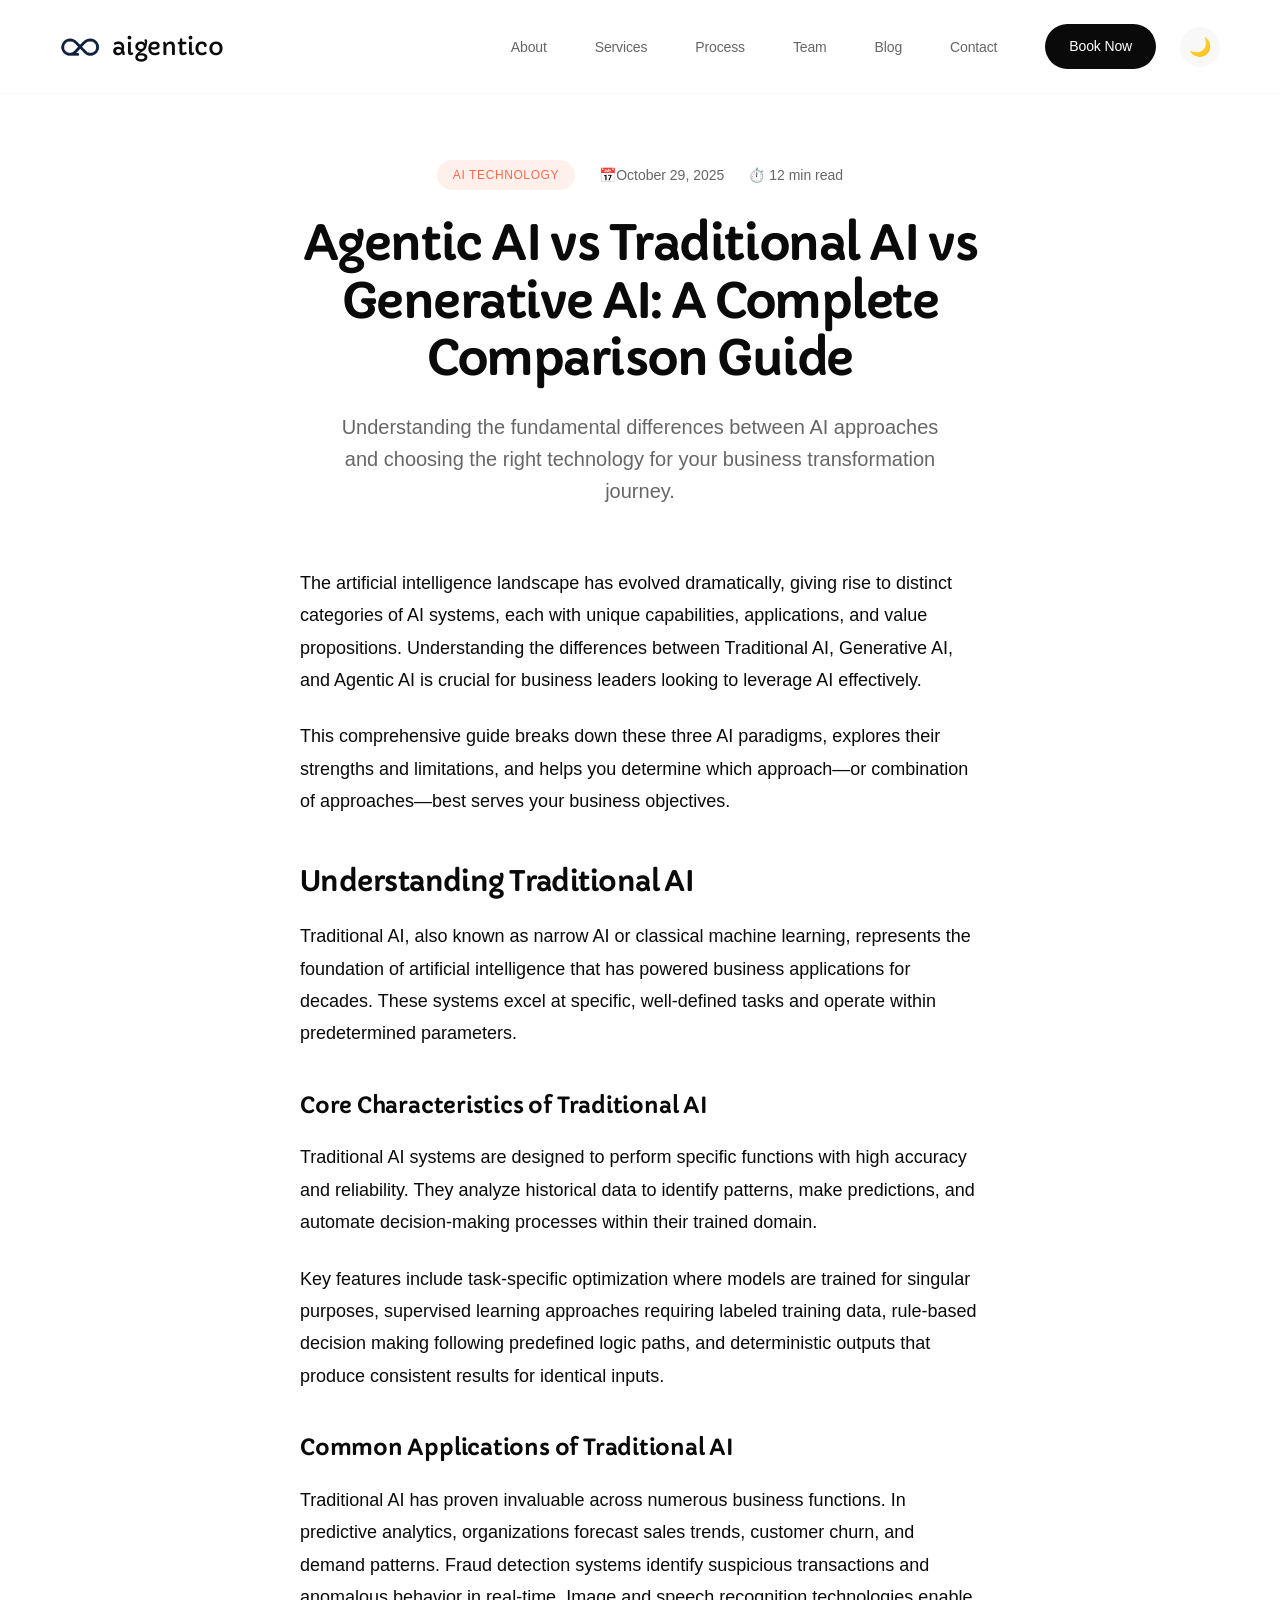
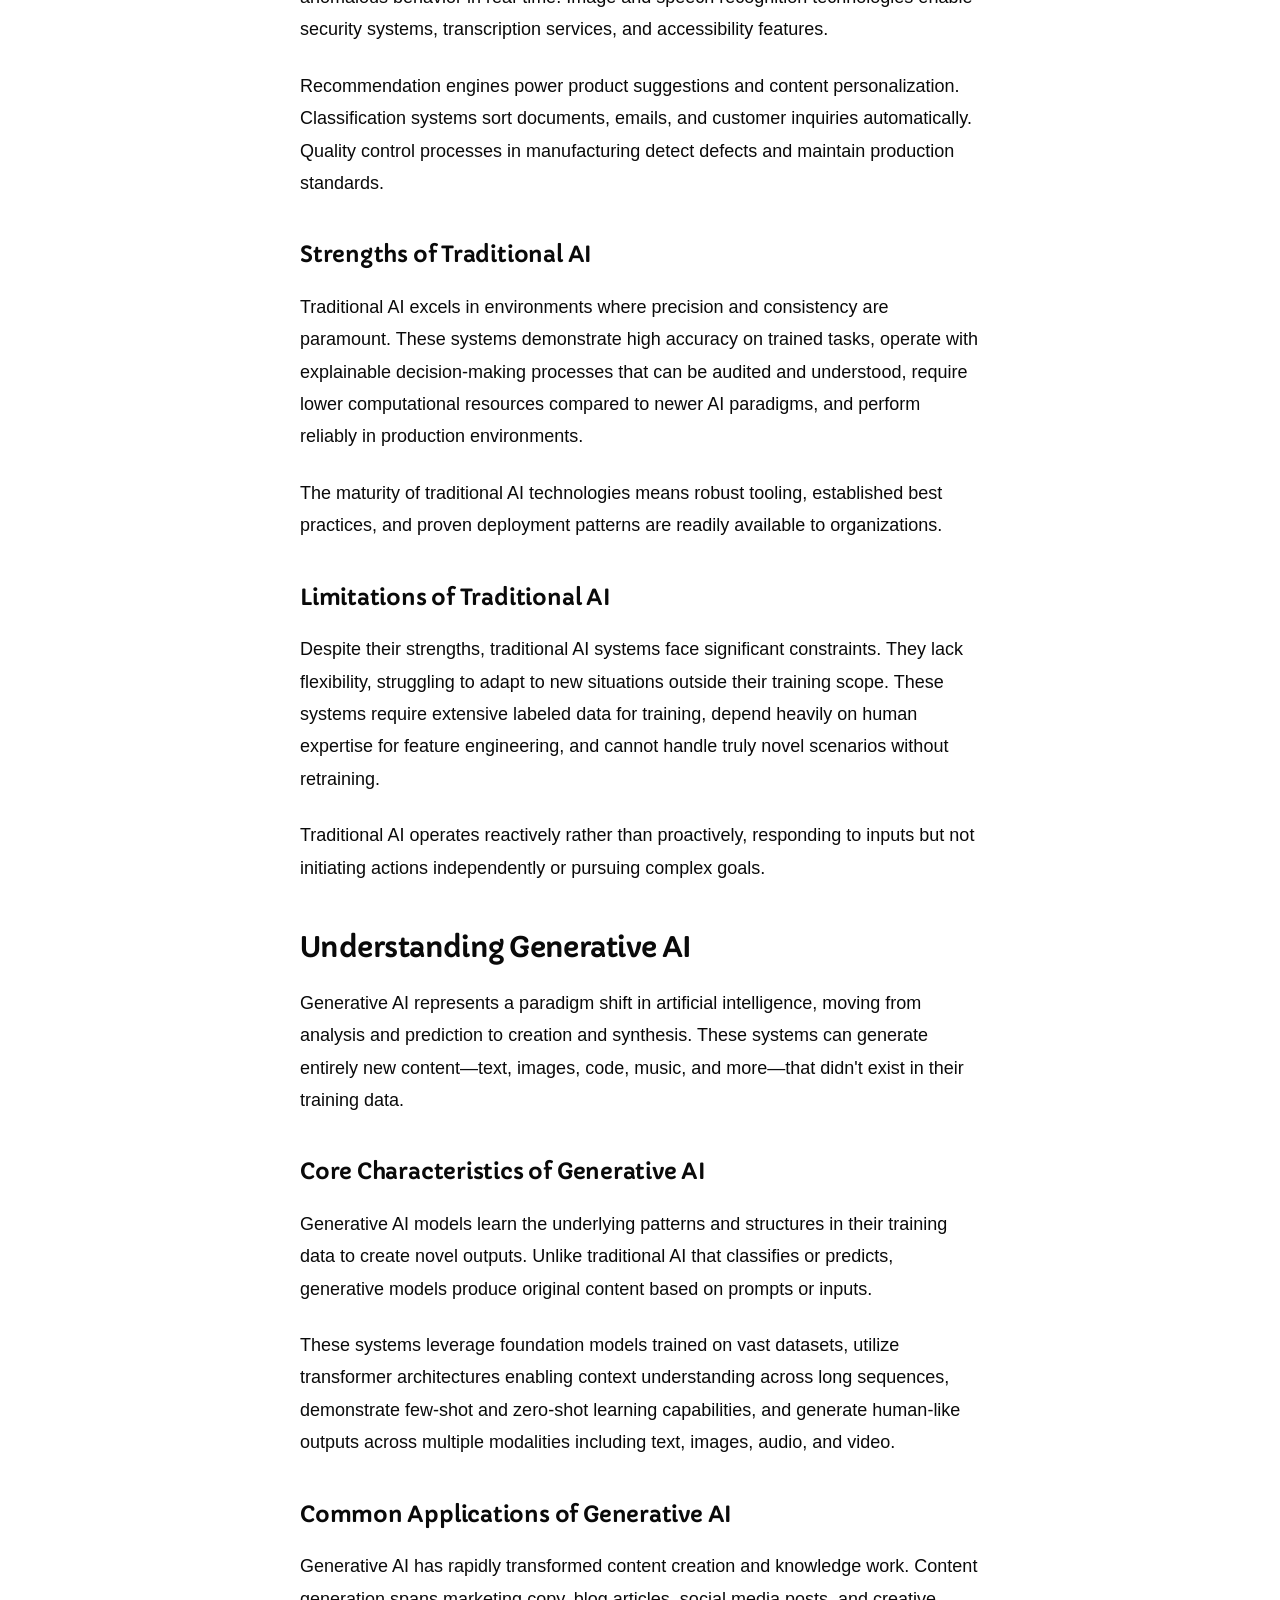
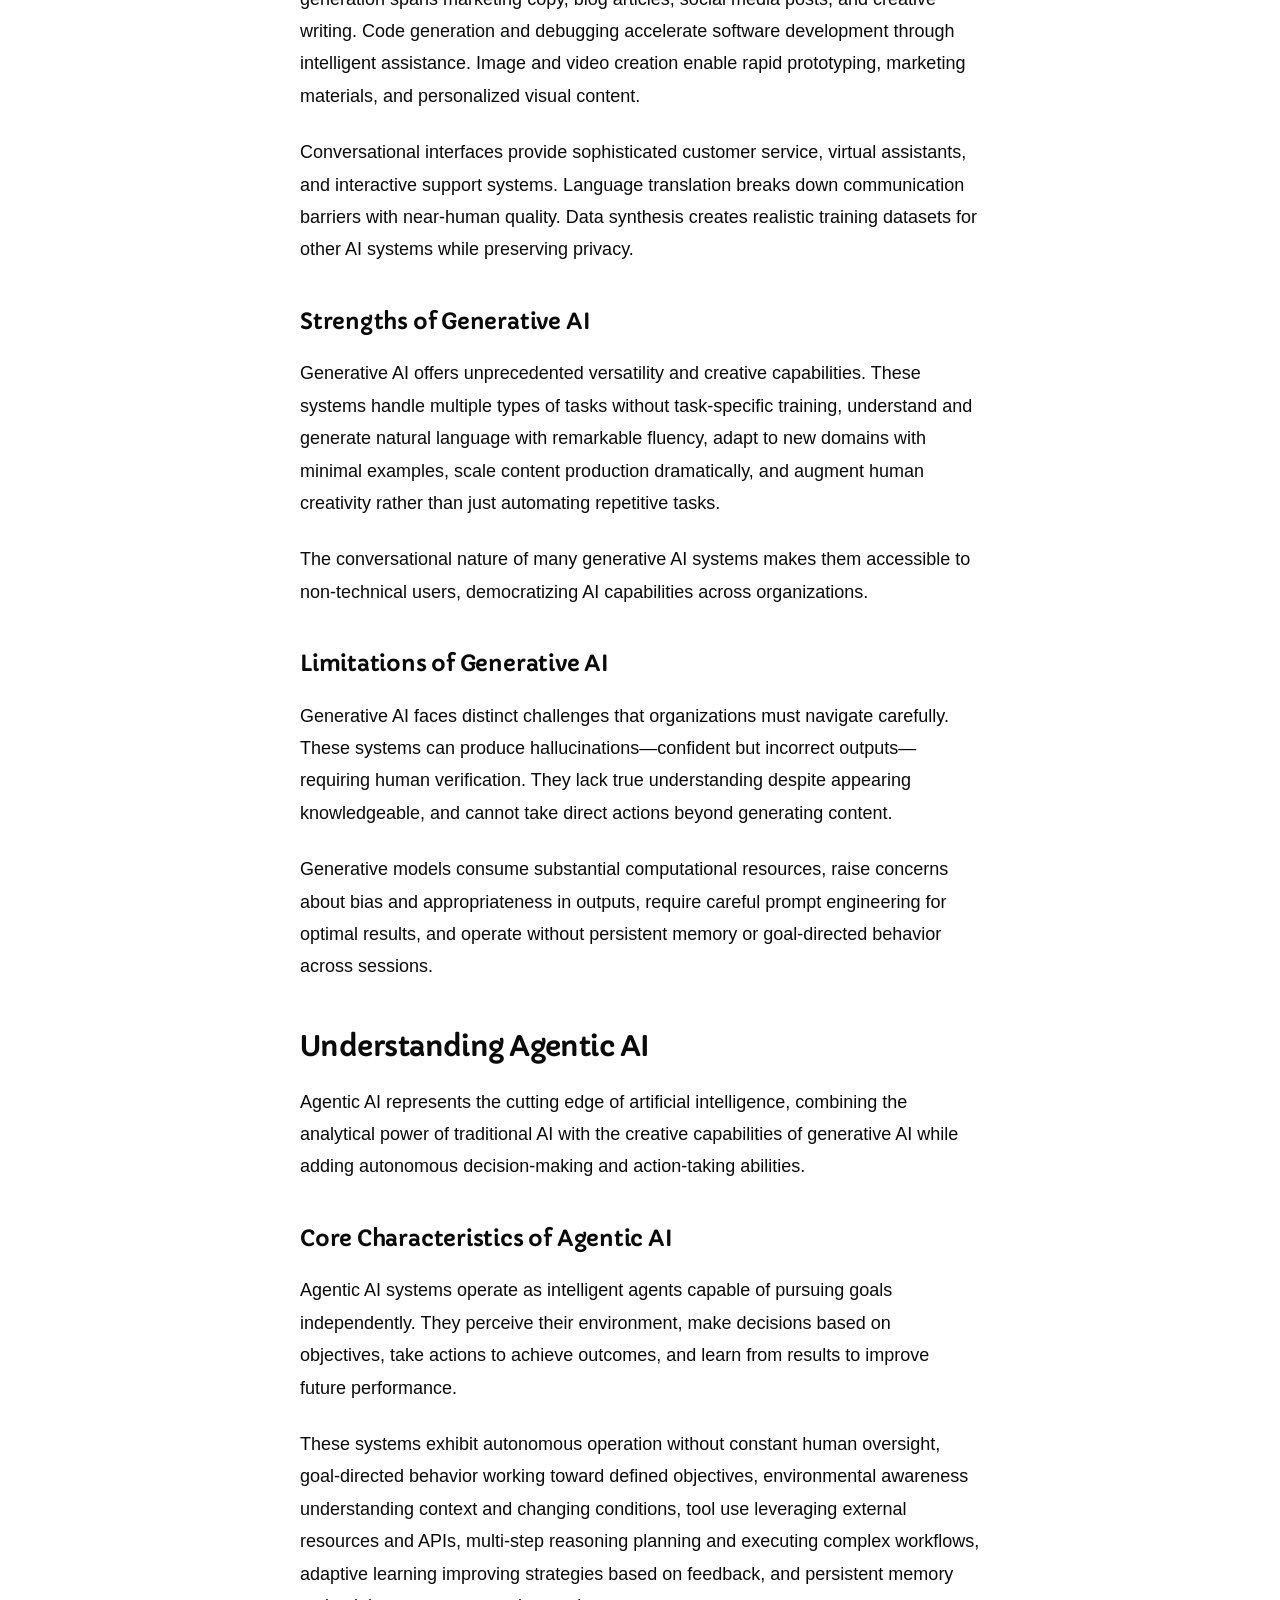
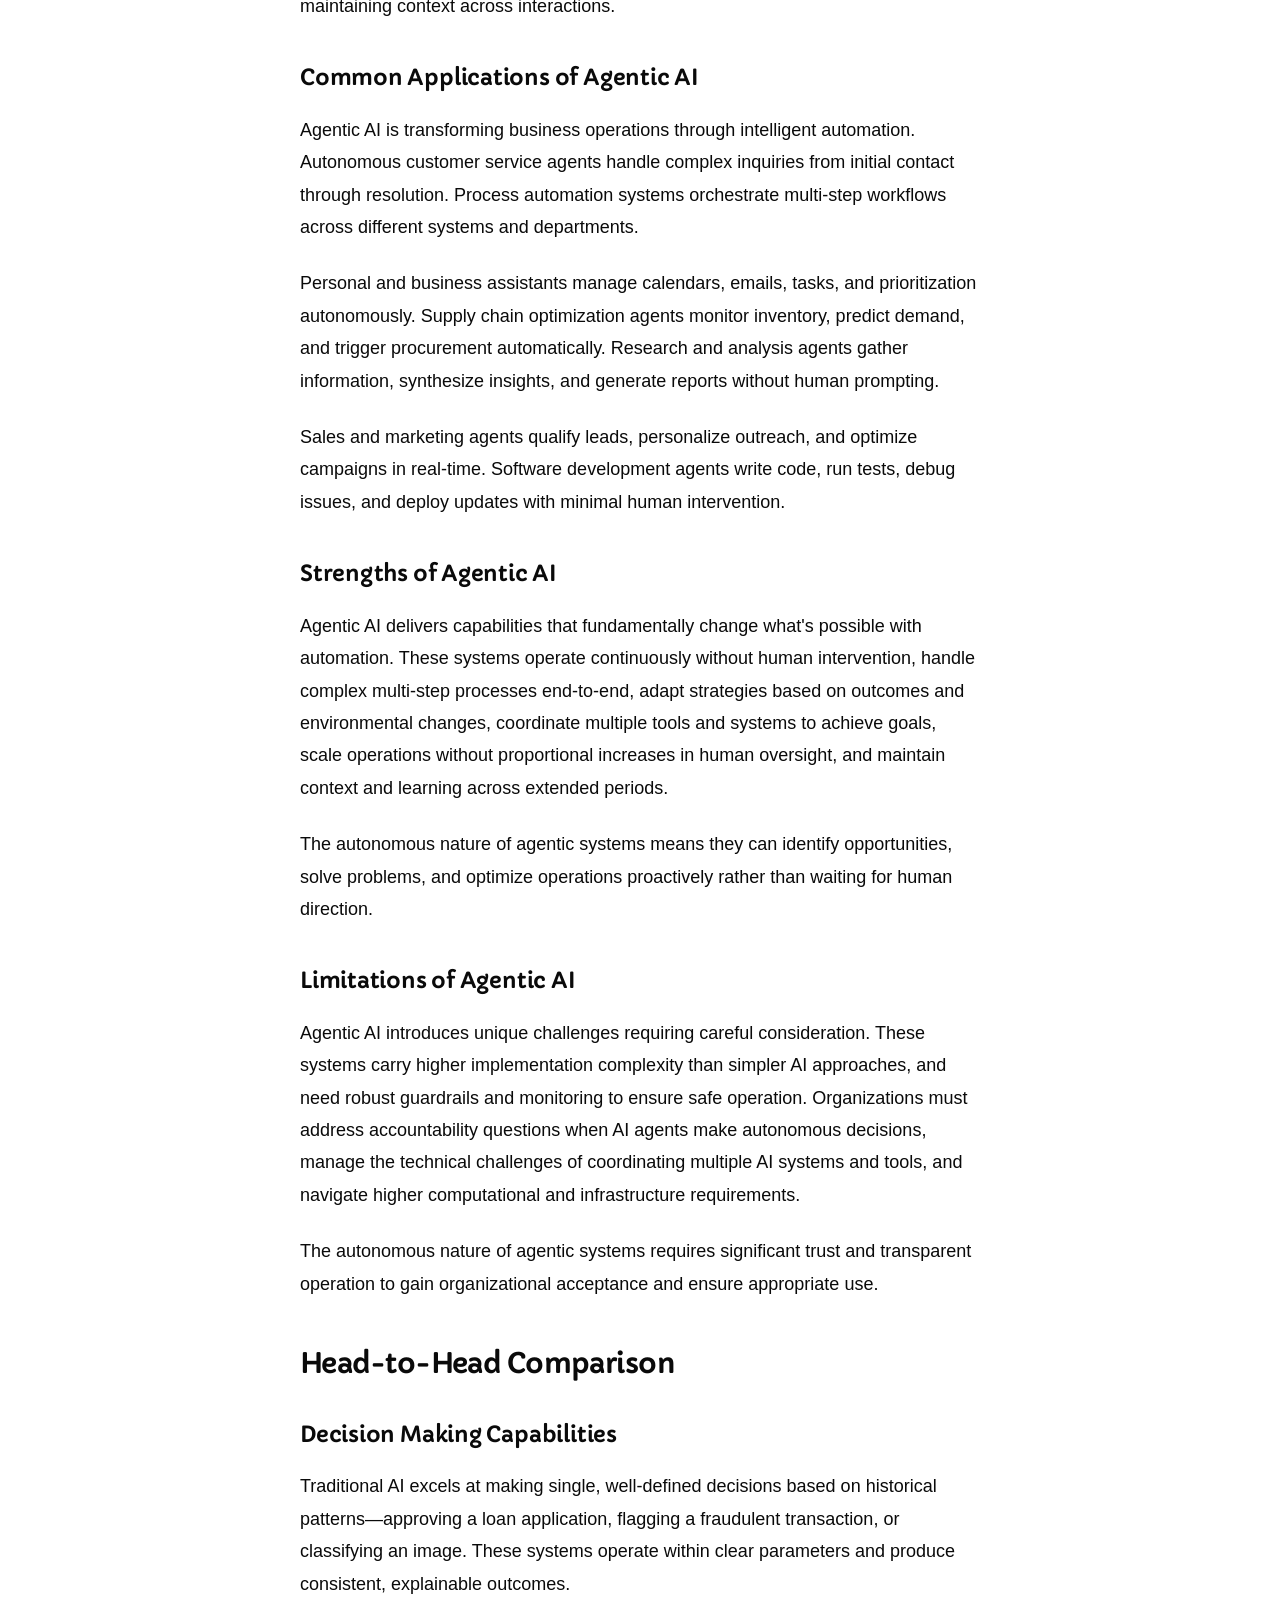
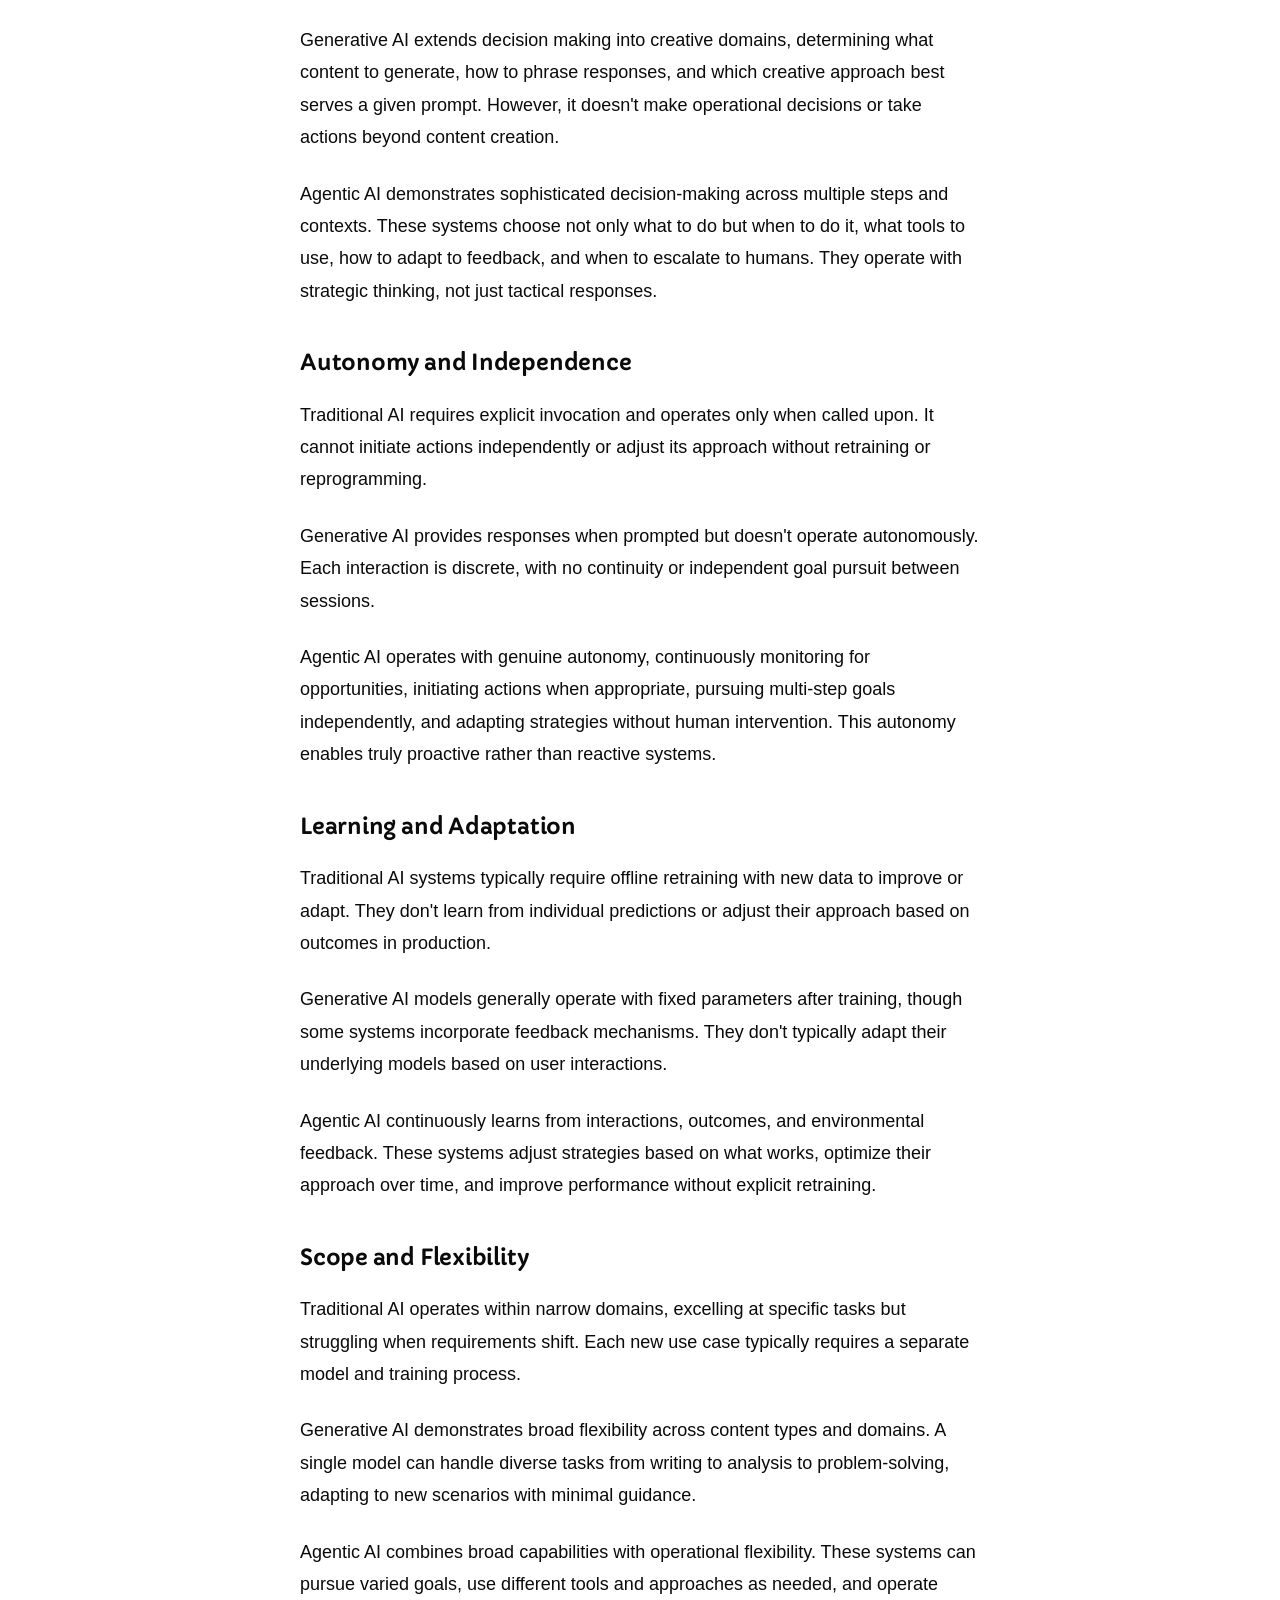
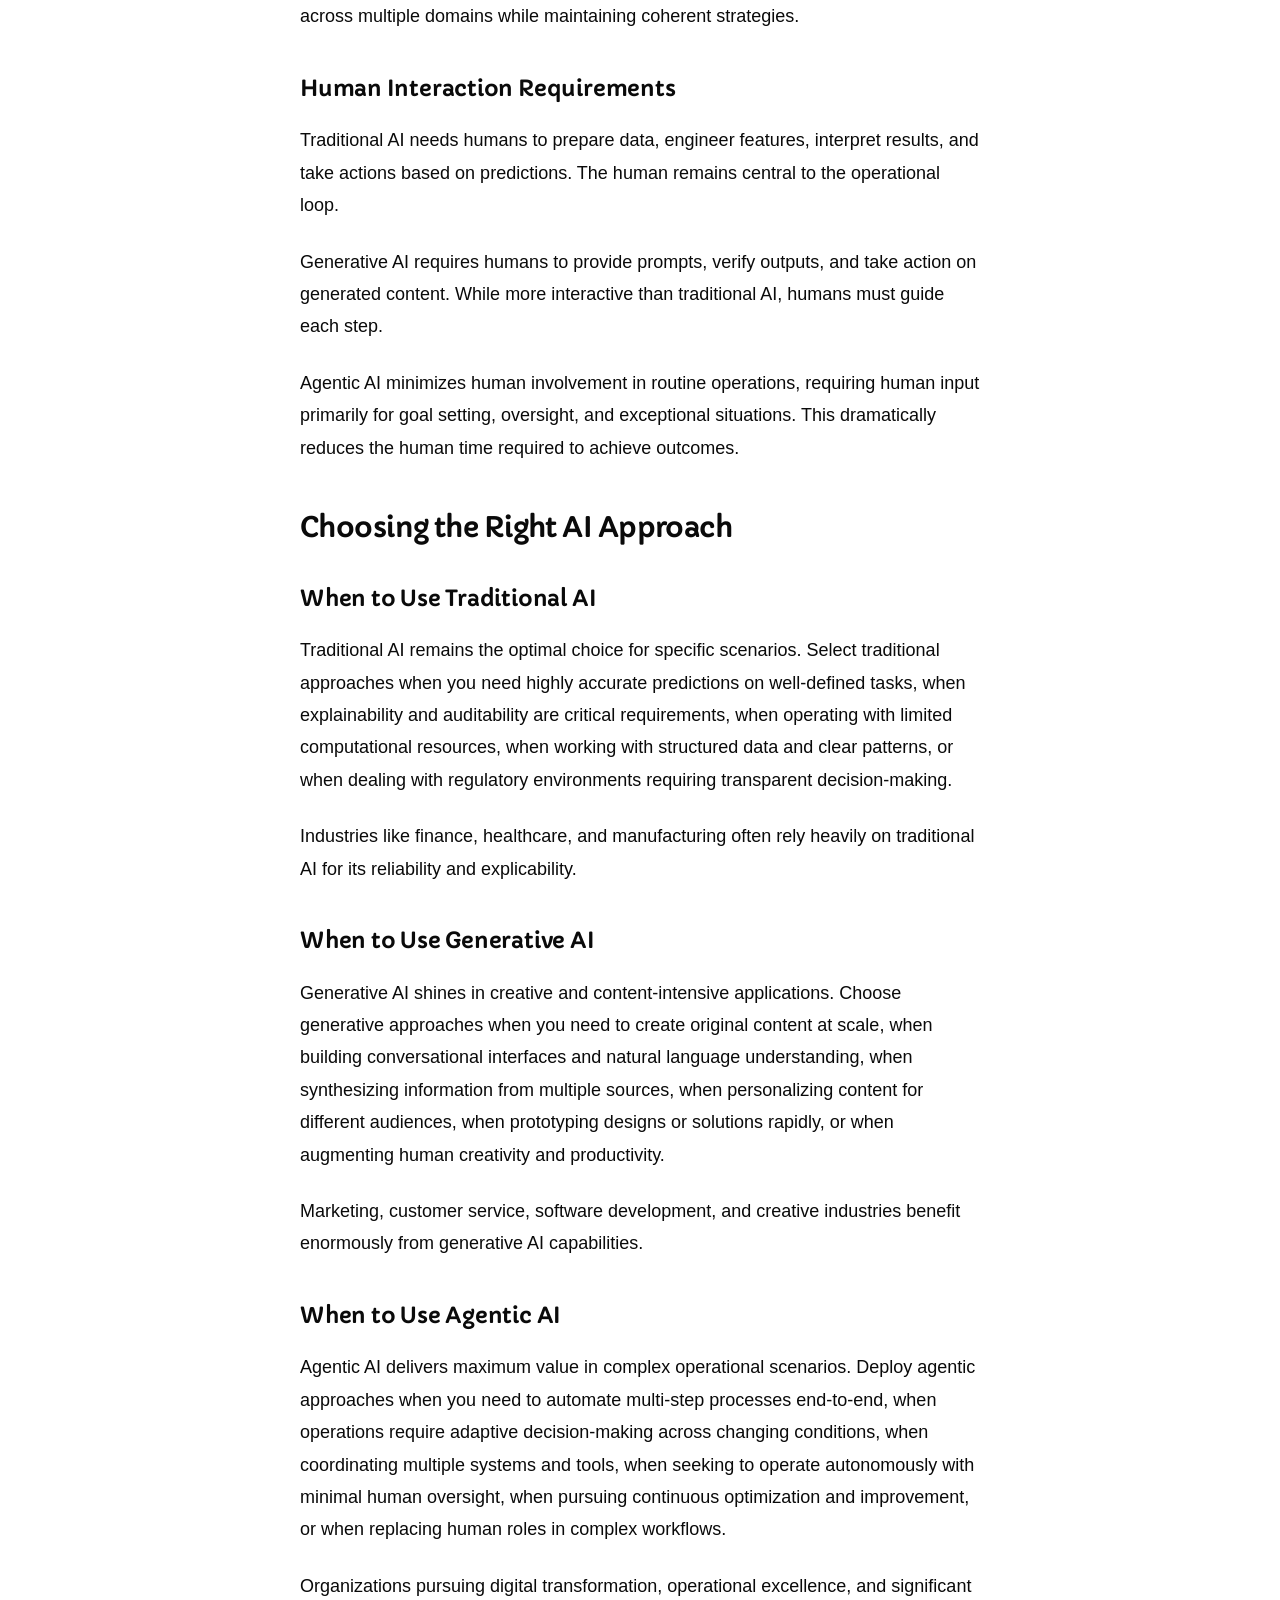
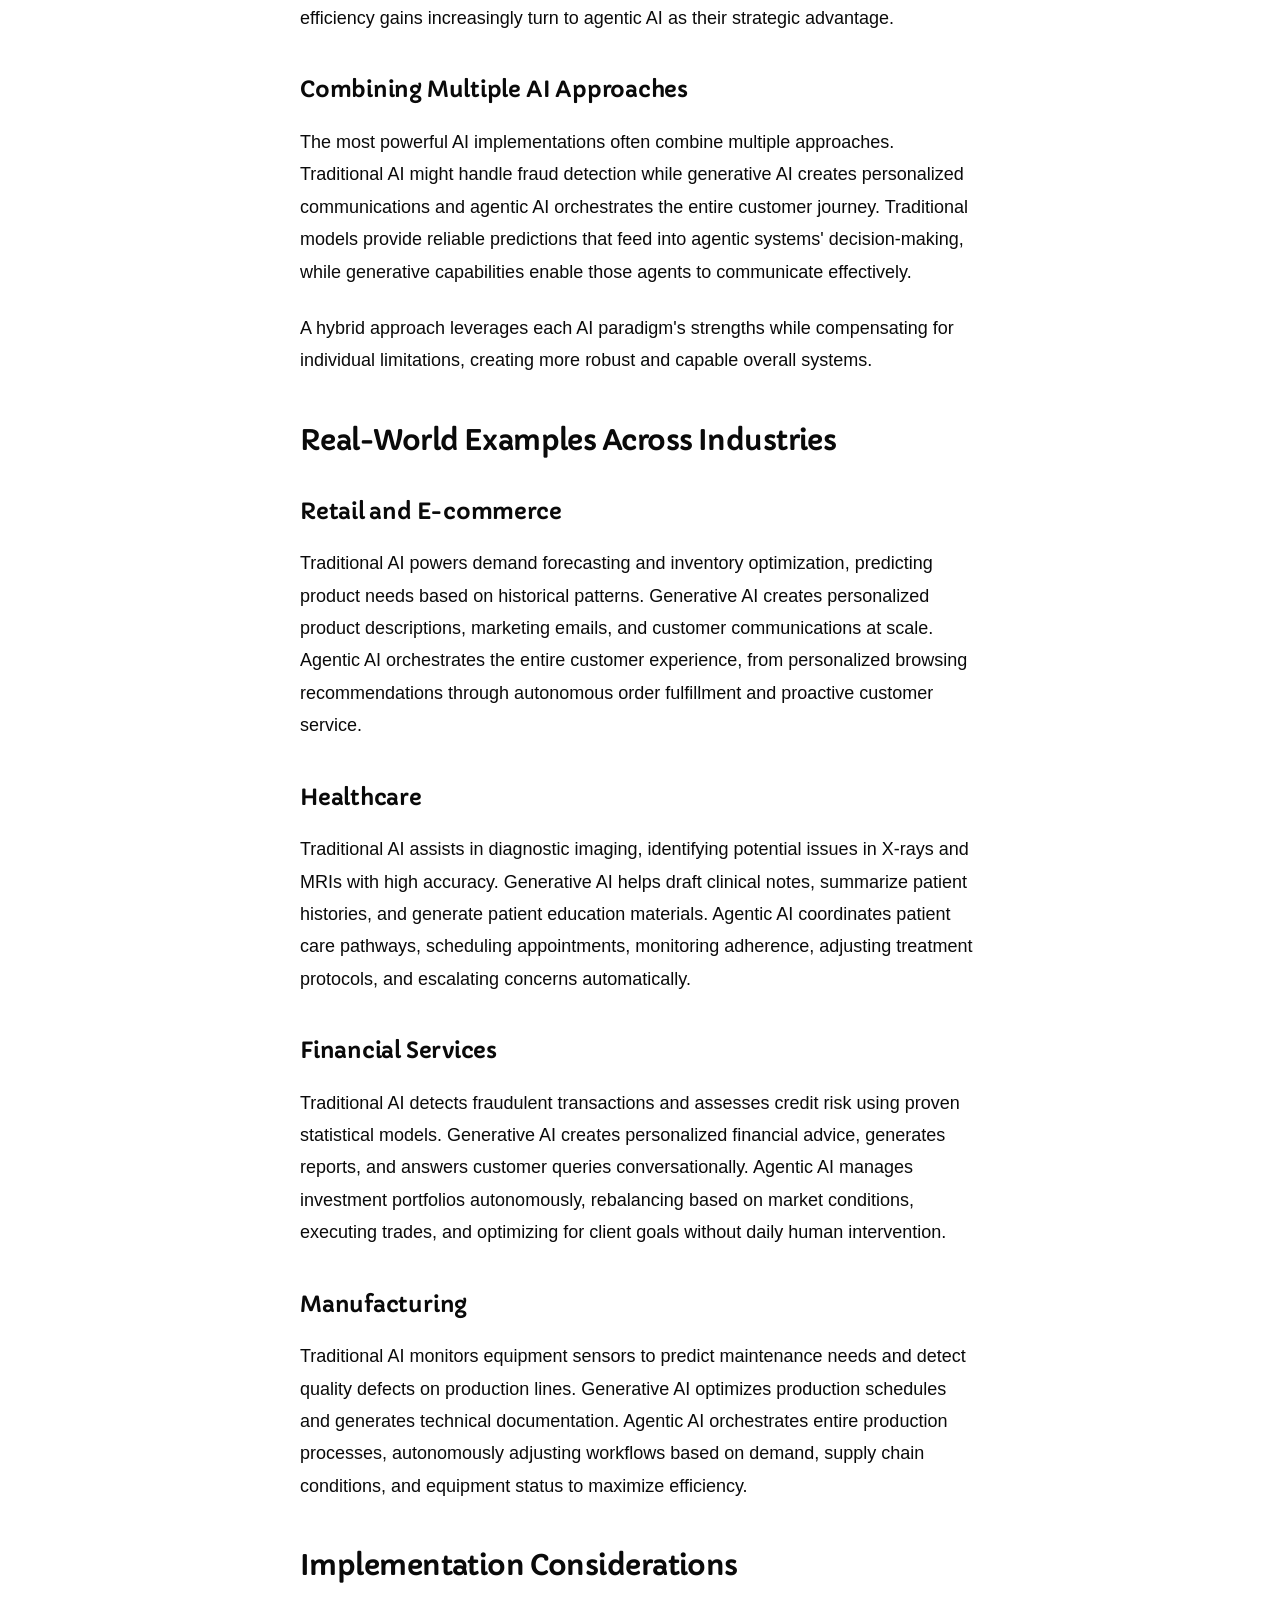
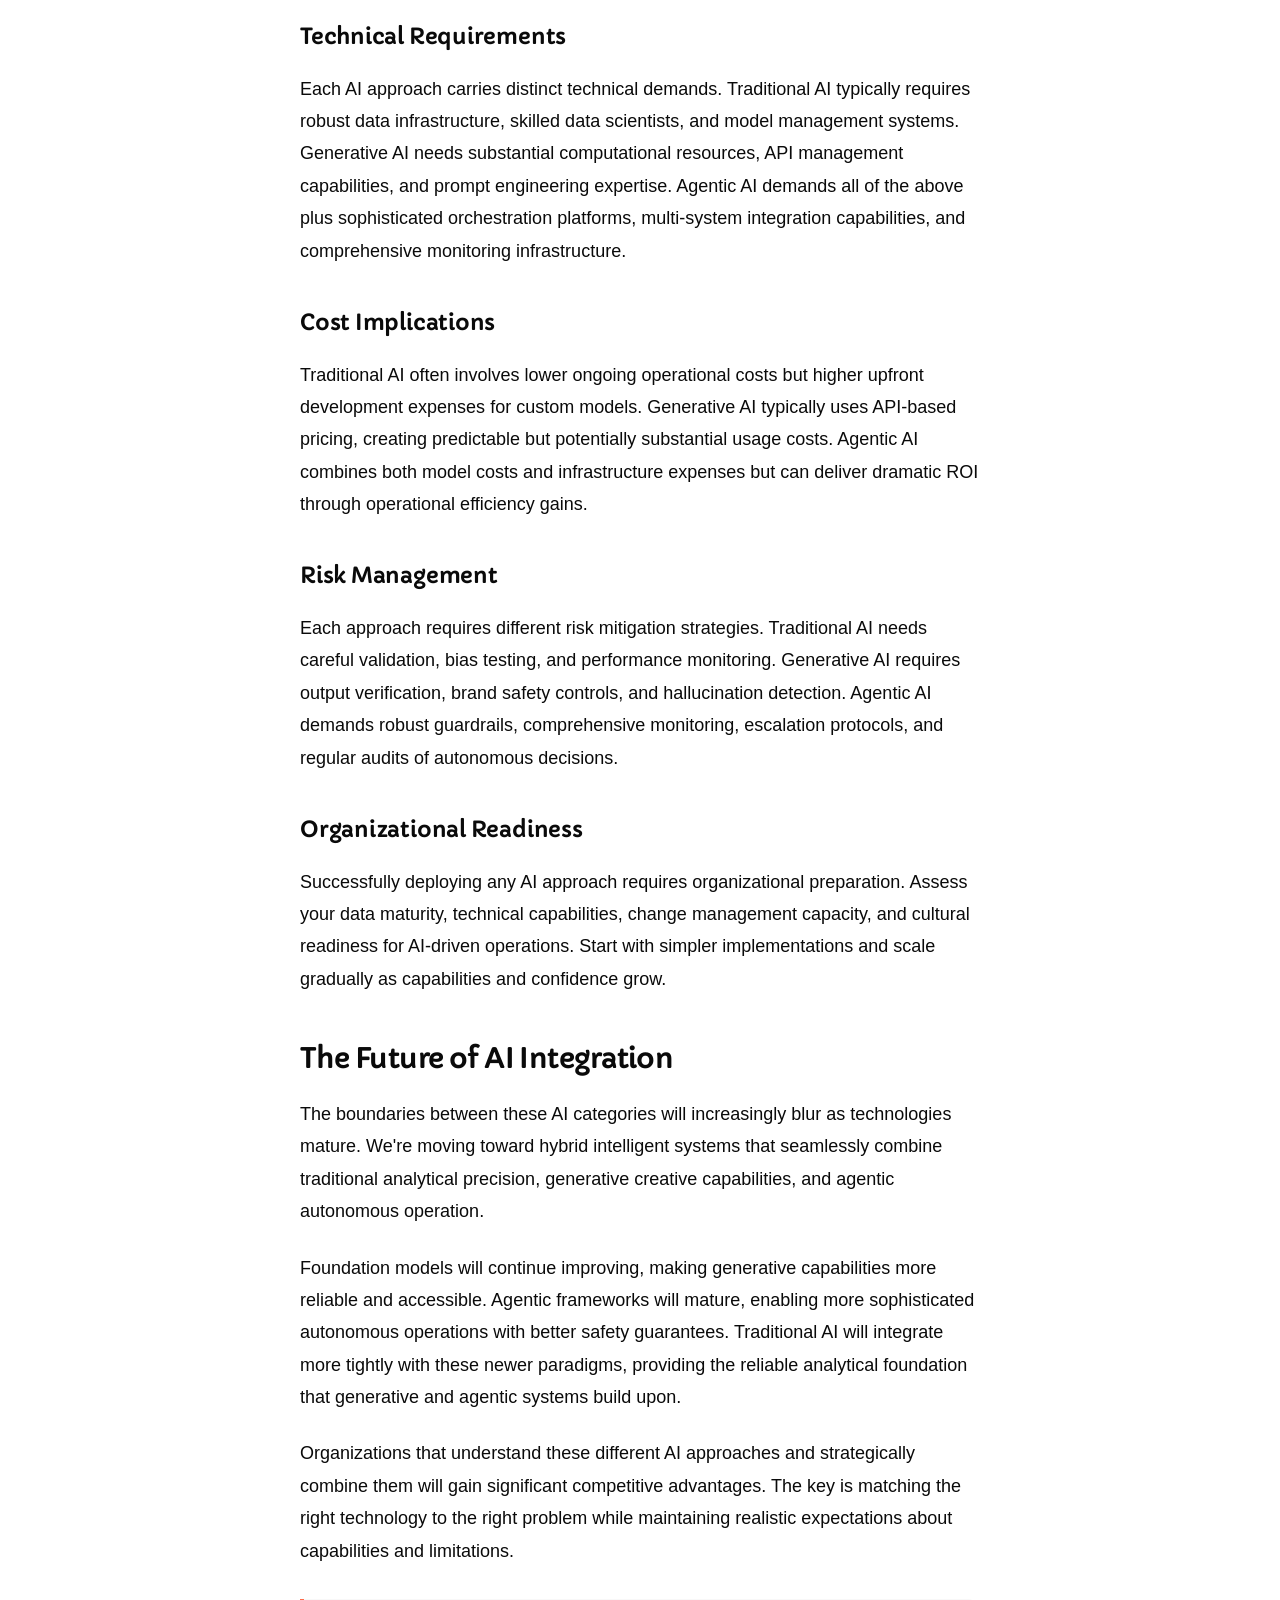
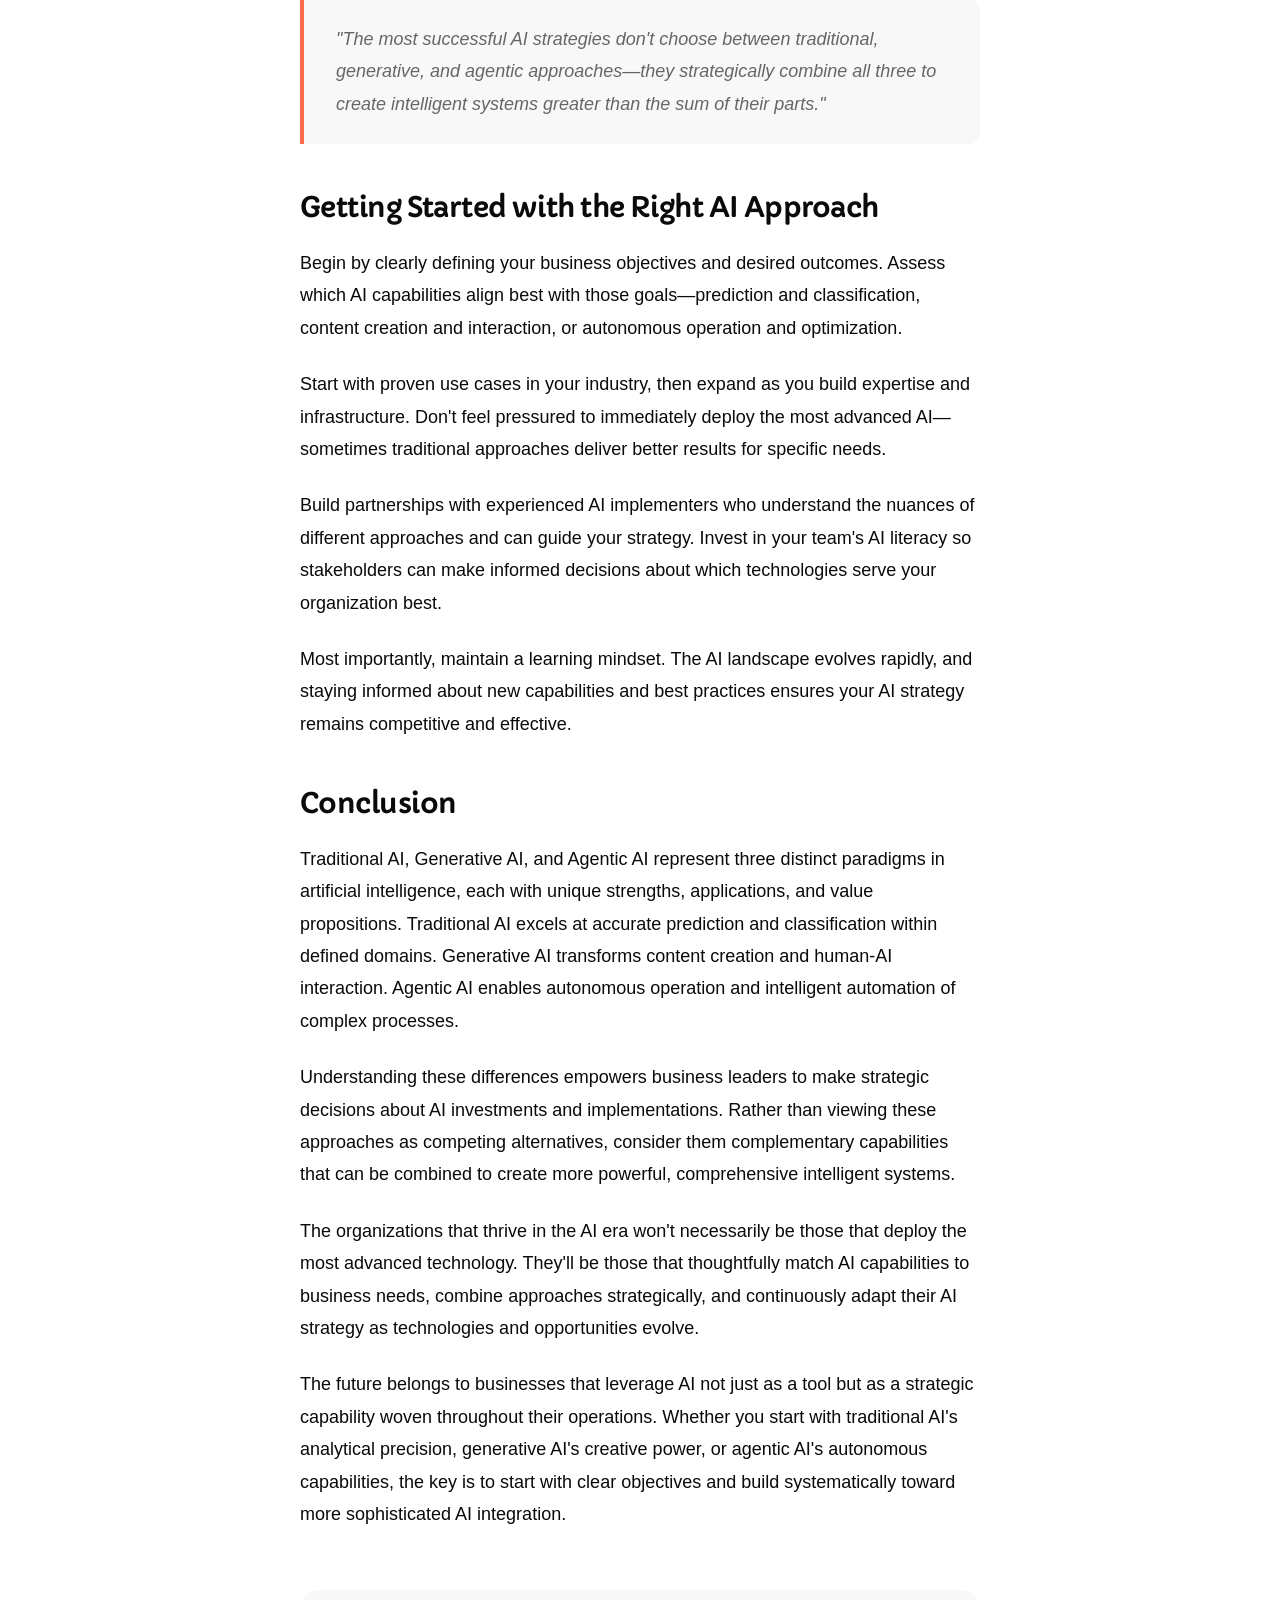
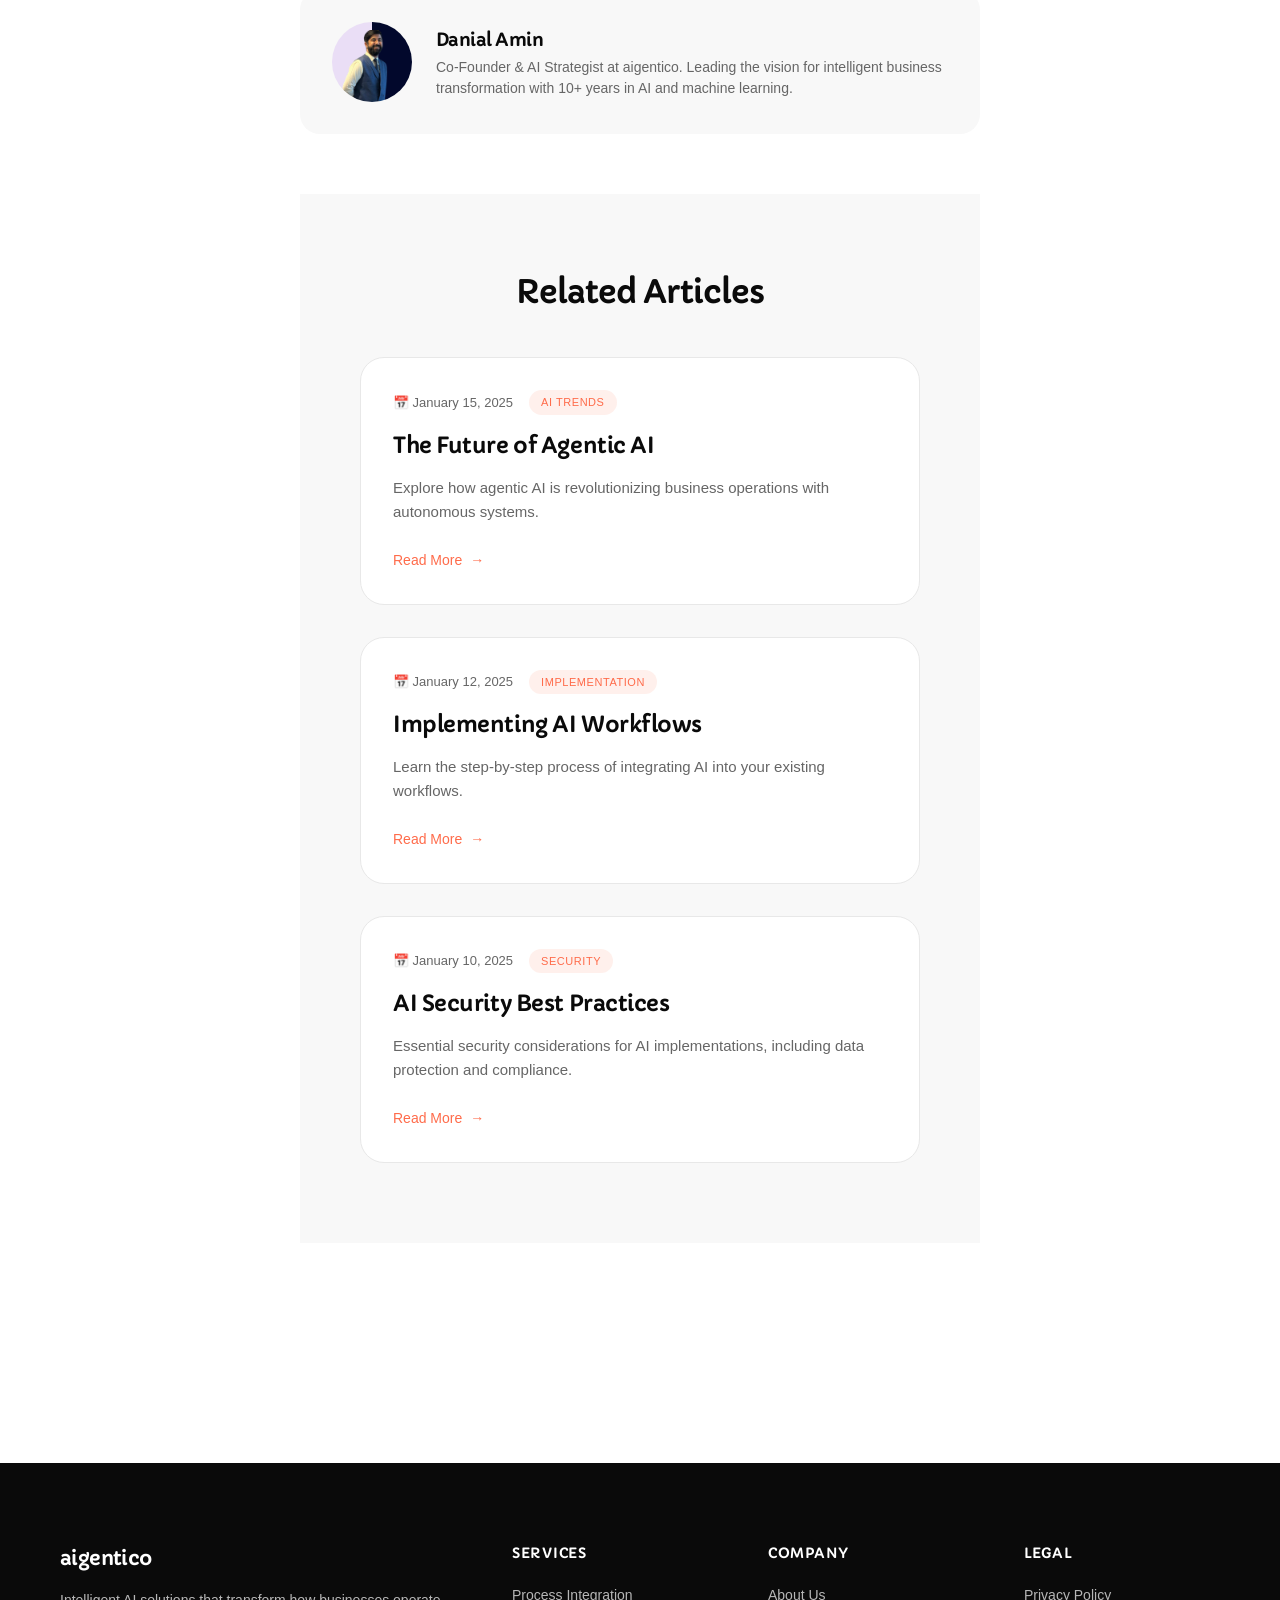
==== commit fd15b350: "Update publication dates on blog posts Changed the published and modified dates for four blog articl" ====
--- a/blog/posts/agentic-vs-traditional-vs-generative-ai.html
+++ b/blog/posts/agentic-vs-traditional-vs-generative-ai.html
@@ -138,7 +138,7 @@
         <header class="blog-post-header">
             <div class="blog-post-meta">
                 <span class="blog-post-category">AI Technology</span>
-                <span>📅 January 20, 2025</span>
+                <span>📅October 29, 2025</span>
                 <span>⏱️ 12 min read</span>
             </div>
             <h1>Agentic AI vs Traditional AI vs Generative AI: A Complete Comparison Guide</h1>
